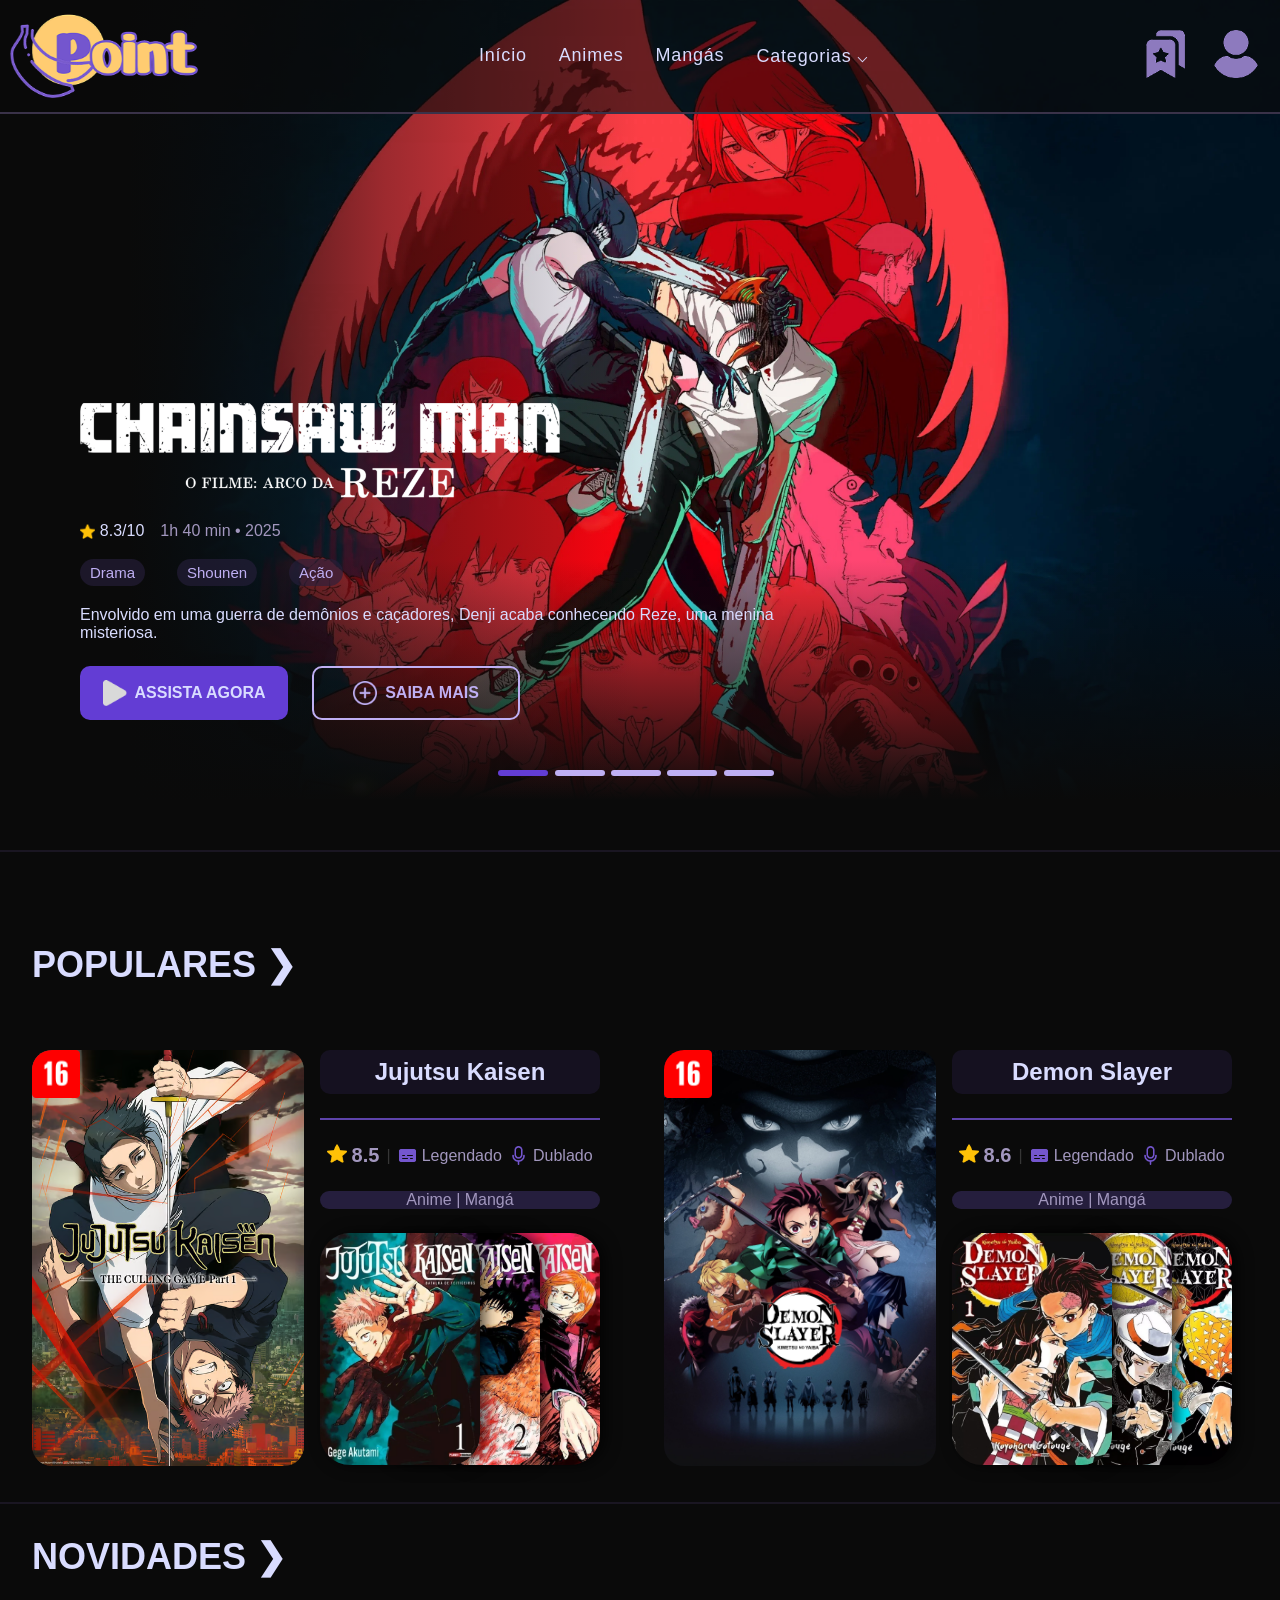
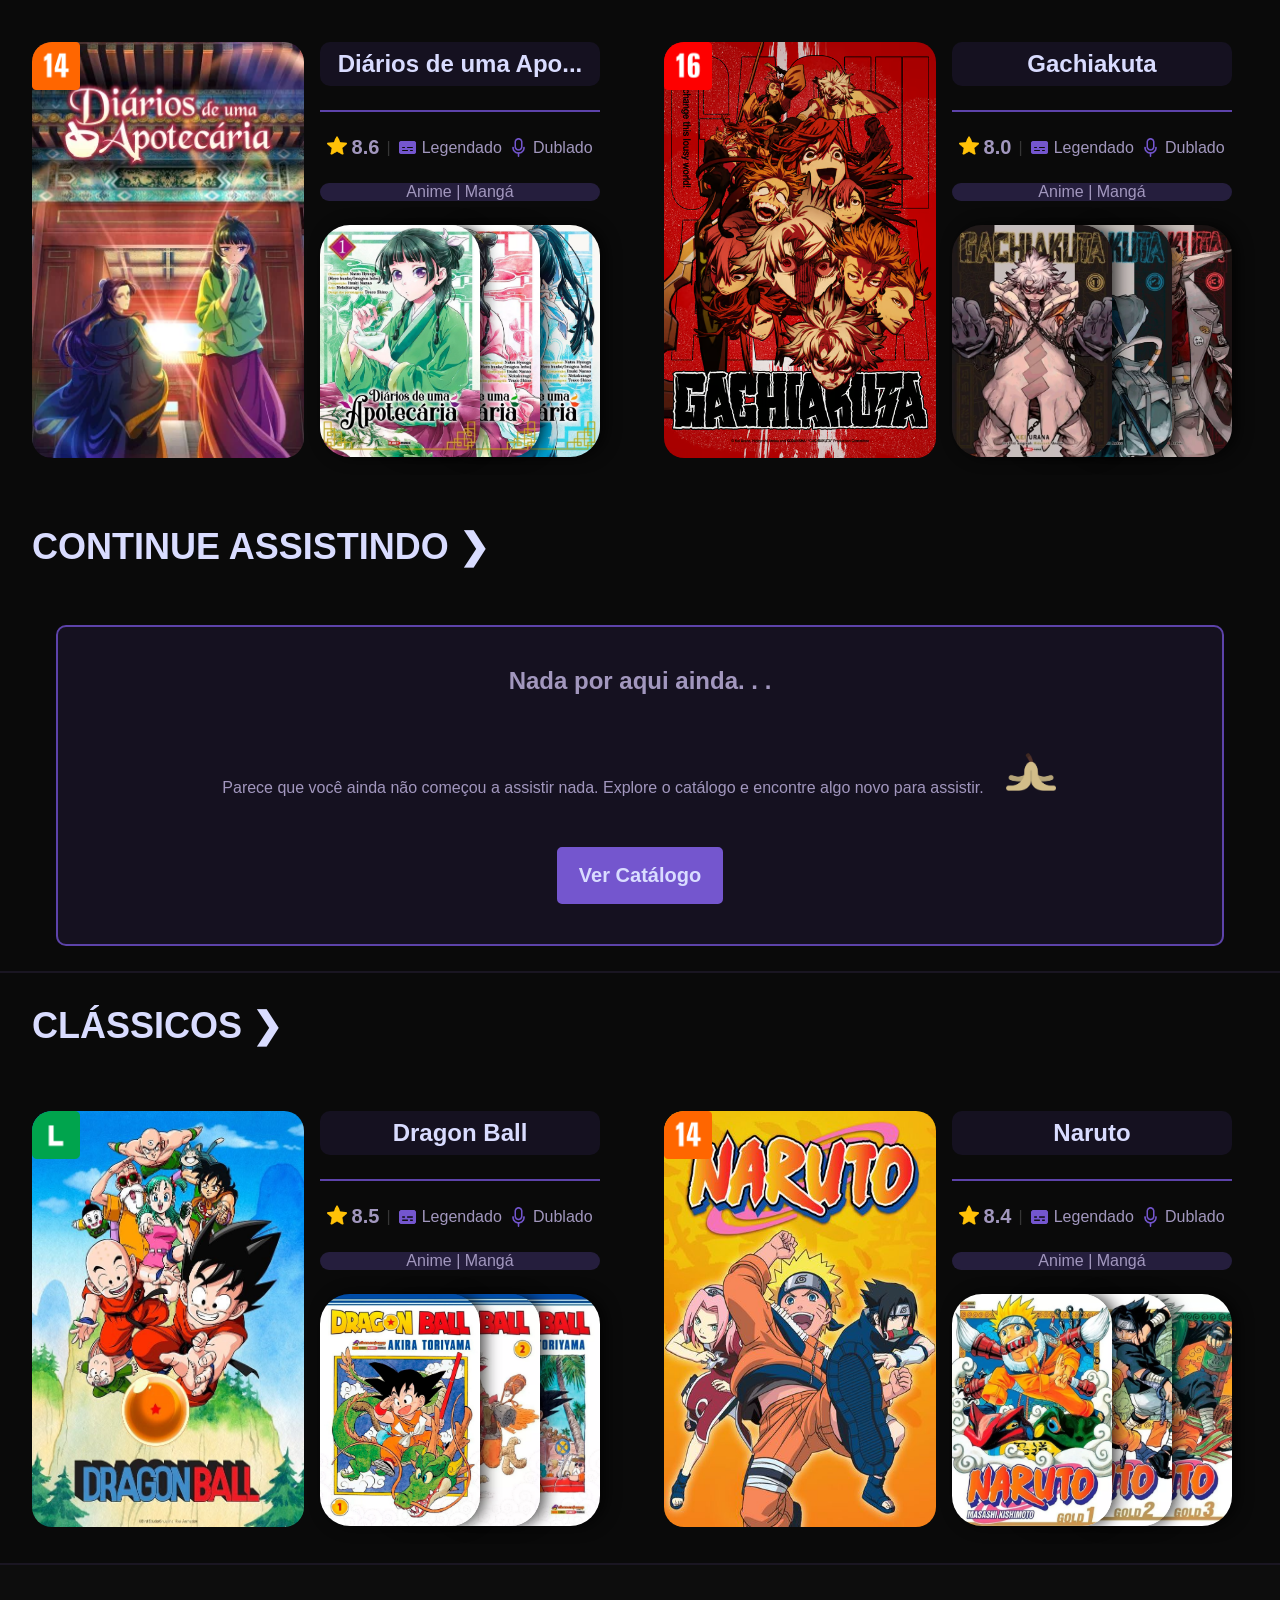
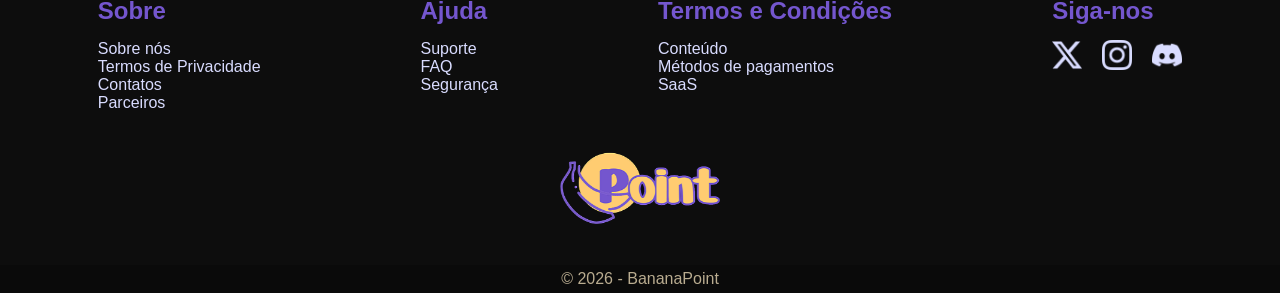
==== public/index.html @ a35af272 "pagina mangá criada" ====
<!DOCTYPE html>
<html lang="pt-br">
<head>
    <meta charset="UTF-8">
    <meta name="viewport" content="width=device-width, initial-scale=1.0">
    <link rel="stylesheet" href="./assets/styles.css">
    <link rel="stylesheet" href="./assets/slides.css">
    <link rel="stylesheet" href="./assets/categorias.css">
    <link rel="stylesheet" href="./assets/cabecalho.css">
    <link rel="stylesheet" href="./assets/secoes.css">
    <link rel="stylesheet" href="./assets/rodape.css">
    <script src="./assets/script.js" defer></script>
    <title>Bnanana Point | Home </title>
    <link rel="shortcut icon" href="./img/BananaPoint.ico" type="image/x-icon">
</head>
<body>
    <!--==========================================-->
    <!--=========CABECALHO PRINCIPAL!=============-->

    <div class="cabecalho-container"> <!--navegacao__container-->
        <a href="./index.html"><img src="./img/BananaPoint.png" alt="Logo Banana Point" class="logo-img"></a>
        <ul class="navegacao"> <!--categorias__cabecalho-->
            <li class="lista-navegacao"><a href="./index.html">Início</a></li>
            <li class="lista-navegacao"><a href="#">Animes</a></li>
            <li class="lista-navegacao"><a href="#">Mangás</a></li>
            <li class="lista-navegacao"><a href="./categorias.html">Categorias ⌵</a></li>
        </ul>
        <div class="usuario-acoes">
            <a href="#"><img src="./img/icones/icone-favoritos.png" alt="Favoritos"></a>
            <a href="#"><img src="./img/icones/icone-perfil.png" alt="Perfil"></a>
        </div>
    </div>
    <!--==========================================-->

    <!-------------------!!-------------------------->

    <!--==========================================-->
    <!--SLIDESHOW (CARROSSEL) DA PÁGINA PRINCIPAL!-->
    
    <section class="slider">
        <div class="slider-conteudo"> 
            <input type="radio" name="botao-radio" id="radio1" checked>
            <input type="radio" name="botao-radio" id="radio2">
            <input type="radio" name="botao-radio" id="radio3">
            <input type="radio" name="botao-radio" id="radio4">
            <input type="radio" name="botao-radio" id="radio5">
        
            <!--==========================================-->
            <!-- SLIDE 1 -->
            <div class="slide-container primeiro" style="background-image: url('./img/banners/pagina-inicial/banner-chainsaw-man.png')"> 
            <!--_______________________________-->
                <div class="slide-info">
                    <img src="./img/logos/logo-chainsaw-man.png" alt="Chainsaw Man Logo" class="logo-banners">
                    <div class="avaliacao-banner">
                        <p class="avaliacao-texto"><img src="./img/icones/icone-estrela.png" width="15rem"> 8.3/10</p>
                        <p class="info-banner"> 1h 40 min • 2025</p>
                    </div>
                    <div class="categorias-banner">
                        <ul class="lista-categoria-banner">
                            <li class="btn-categoria-banner"><a href="#drama">Drama</a></li>
                            <li class="btn-categoria-banner"><a href="#shounen">Shounen</a></li>
                            <li class="btn-categoria-banner"><a href="#acao">Ação</a></li>
                        </ul>
                    </div>
                    <p class="descricao-banner">Envolvido em uma guerra de demônios e caçadores, Denji acaba conhecendo Reze, uma menina misteriosa.</p>
                    <div class="btn-acoes">
                        <a href="./pagina-animes/chainsaw-filme.html" class="btn-assista-agora"><img src="./img/icones/icone-play.png" alt="Assista Agora">ASSISTA AGORA</a>
                        <a href="./pagina-animes/chainsaw-filme.html" class="btn-saiba-mais"><img src="./img/icones/icone-info-roxo-claro.png" alt="Saber Mais">SAIBA MAIS</a>
                    </div>
                </div>
            </div>
            <!--==========================================-->
            <!-- SLIDE 2 -->
            <div class="slide-container" style="background-image: url('./img/banners/pagina-inicial/banner-demon-slayer.png')">
            <!--_______________________________-->
                <div class="slide-info">
                    <img src="./img/logos/logo-demon-slayer.png" alt="Demon Slayer Logo" class="demon-logo">
                    <div class="avaliacao-banner">
                        <p class="avaliacao-texto"><img src="./img/icones/icone-estrela.png" width="15rem"> 8.6/10</p>
                        <p class="info-banner"> 5 temporadas • 2019</p>
                    </div>
                    <div class="categorias-banner">
                        <ul class="lista-categoria-banner">
                            <li class="btn-categoria-banner"><a href="#shounen">Shounen</a></li>
                            <li class="btn-categoria-banner"><a href="#drama">Drama</a></li>
                            <li class="btn-categoria-banner"><a href="#fantasia">Fantasia</a></li>
                        </ul>
                    </div>
                    <p class="descricao-banner">Demônios massacraram sua família e amaldiçoaram sua irmã. Agora Tanjiro inicia sua jornada para encontrar a cura e se vingar.</p>
                    <div class="btn-acoes">
                        <a href="./pagina.html" class="btn-assista-agora"><img src="./img/icones/icone-play.png" alt="Assista Agora">ASSISTA AGORA</a>
                        <a href="#saibamais" class="btn-saiba-mais"><img src="./img/icones/icone-info-roxo-claro.png" alt="Saber Mais">SAIBA MAIS</a>
                    </div>
                </div>
            </div>
            <!--==========================================-->
            <!-- SLIDE 3 -->
            <div class="slide-container" style="background-image: url('./img/banners/pagina-inicial/banner-jujutsu-kaisen.png')">
            <!--_______________________________-->
                <div class="slide-info">
                    <img src="./img/logos/logo-jujutsu.png" alt="Jujutsu Kaisen Logo" class="logo-banners">
                    <div class="avaliacao-banner">
                        <p class="avaliacao-texto"><img src="./img/icones/icone-estrela.png" width="15rem"> 8.5/10</p>
                        <p class="info-banner"> 3 Temporadas • 2020</p>
                    </div>
                    <div class="categorias-banner">
                        <ul class="lista-categoria-banner">
                            <li class="btn-categoria-banner"><a href="#acao">Ação</a></li>
                            <li class="btn-categoria-banner"><a href="#shounen">Shounen</a></li>
                            <li class="btn-categoria-banner"><a href="#fantasia">Fantasia</a></li>
                            <li class="btn-categoria-banner"><a href="#sobrenatural">Sobrenatural</a></li>
                            <li class="btn-categoria-banner"><a href="#drama">Drama</a></li>
                        </ul>
                    </div>
                    <p class="descricao-banner">Yuji engole um dedo amaldiçoado para salvar um amigo e passa a dividir o corpo com Sukuna.</p>
                    <div class="btn-acoes">
                        <a href="./pagina.html" class="btn-assista-agora"><img src="./img/icones/icone-play.png" alt="Assista Agora">ASSISTA AGORA</a>
                        <a href="#saibamais" class="btn-saiba-mais"><img src="./img/icones/icone-info-roxo-claro.png" alt="Saber Mais">SAIBA MAIS</a>
                    </div>
                </div>
            </div>
            <!--==========================================-->
            <!-- SLIDE 4 -->
            <div class="slide-container" style="background-image: url('./img/banners/pagina-inicial/banner-mob-psycho-100.png')">
            <!--_______________________________-->
                <div class="slide-info">
                    <img src="./img/logos/logo-mob-psycho.png" alt="Mob Psycho 100 Logo" class="logo-banners">
                    <div class="avaliacao-banner">
                        <p class="avaliacao-texto"><img src="./img/icones/icone-estrela.png" width="15rem"> 8.5/10</p>
                        <p class="info-banner"> 3 Temporadas • 2016</p>
                    </div>
                    <div class="categorias-banner">
                        <ul class="lista-categoria-banner">
                            <li class="btn-categoria-banner"><a href="#acao">Ação</a></li>
                            <li class="btn-categoria-banner"><a href="#Comédia">Comédia</a></li>
                            <li class="btn-categoria-banner"><a href="#fantasia">Fantasia</a></li>
                            <li class="btn-categoria-banner"><a href="#sobrenatural">Sobrenatural</a></li>
                        </ul>
                    </div>
                    <p class="descricao-banner">Shigeo pode até parecer bem normalzinho, mas na verdade esconde poderes psíquicos incríveis que acabam aparecendo quando ele perder o controle das próprias emoções.</p>
                    <div class="btn-acoes">
                        <a href="./pagina.html" class="btn-assista-agora"><img src="./img/icones/icone-play.png" alt="Assista Agora">ASSISTA AGORA</a>
                        <a href="#saibamais" class="btn-saiba-mais"><img src="./img/icones/icone-info-roxo-claro.png" alt="Saber Mais">SAIBA MAIS</a>
                    </div>
                </div>
            </div>
            <!--==========================================-->
            <!-- SLIDE 5 -->
            <div class="slide-container" style="background-image: url('./img/banners/pagina-inicial/banner-cowboy-bebop.png')">
            <!--_______________________________-->
                <div class="slide-info">
                    <img src="./img/logos/logo-cowbow-bebop.png" alt="Cowboy Bebop Logo" class="cowboy-logo">
                    <div class="avaliacao-banner">
                        <p class="avaliacao-texto"><img src="./img/icones/icone-estrela.png" width="15rem"> 8.9/10</p>
                        <p class="info-banner"> 26 episódios • 1998</p>
                    </div>
                    <div class="categorias-banner">
                        <ul class="lista-categoria-banner">
                            <li class="btn-categoria-banner"><a href="#acao">Ação</a></li>
                            <li class="btn-categoria-banner"><a href="#drama">Drama</a></li>
                            <li class="btn-categoria-banner"><a href="#ficcao-cientifica">Ficção Científica</a></li>
                        </ul>
                    </div>
                    <p class="descricao-banner">Uma equipe incomum de caçadores de recompensas tenta ganhar a vida viajando pelo espaço.</p>
                    <div class="btn-acoes">
                        <a href="./pagina.html" class="btn-assista-agora"><img src="./img/icones/icone-play.png" alt="Assista Agora">ASSISTA AGORA</a>
                        <a href="#saibamais" class="btn-saiba-mais"><img src="./img/icones/icone-info-roxo-claro.png" alt="Saber Mais">SAIBA MAIS</a>
                    </div>
                </div>
            </div>

            <div class="nav-auto">
                <div class="auto-btn1"></div>
                <div class="auto-btn2"></div>
                <div class="auto-btn3"></div>
                <div class="auto-btn4"></div>
                <div class="auto-btn5"></div>
            </div>

            <div class="nav-manual">
                <label for="radio1" class="manual-btn"></label>
                <label for="radio2" class="manual-btn"></label>
                <label for="radio3" class="manual-btn"></label>
                <label for="radio4" class="manual-btn"></label>
                <label for="radio5" class="manual-btn"></label>
            </div>
        </div>
    </section>
    <!--==========================================-->
    <!--============SEÇÃO POPULARES===============-->

    <main class="conteudo-principal">
        <div class="secao-populares">
            <hr color="#1a1622" class="divider-secao">
            <h1 class="titulo-categoria">POPULARES ❯</h1>
            
            <div class="obras-categorias">
                <!--==========================================-->
                <!--================OBRA 1====================-->
                <div class="container-obras">
                    <div class="capa-anime">
                        <img src="./img/classificacao/classificacao-16.png" alt="Classificação de 16 anos" class="classificacao-img">
                        <a href="#"><img src="./img/capas/capas-animes/jujutsu-kaisen.png" alt="Jujutsu Kaisen"></a>
                    </div>
                    <div class="info-obra">
                        <a href="#" class="titulo-anime">
                            <h2>Jujutsu Kaisen</h2>
                        </a>
                        <hr color="#5D43AA">
                        <div class="metadados-obra">
                            <h2><img src="./img/icones/icone-estrela.png" alt="Avaliação">8.5 </h2>
                            <p class="divider-metadados">|</p>
                            <p><img src="./img/icones/icone-legendado.png" alt="Legendado">Legendado</p>
                            <p><img src="./img/icones/icone-dublado.png" alt="">Dublado</p>
                        </div>
                        <div class="tipos-midia">
                            <p>Anime | Mangá</p>
                        </div>
                        <div class="capas-manga">
                            <a href="#"><img src="./img/capas/capas-manga/jujutsu-kaisen-vol-1.png" alt="Jujutsu Kaisen Volume 1" class="volume-1"></a>
                            <a href="#"><img src="./img/capas/capas-manga/jujutsu-kaisen-vol-2.png" alt="Jujutsu Kaisen Volume 2" class="volume-2"></a>
                            <a href="#"><img src="./img/capas/capas-manga/jujutsu-kaisen-vol-3.png" alt="Jujutsu Kaisen Volume 3" class="volume-3"></a>
                        </div>
                    </div>
                </div>
                <!--==========================================-->
                <!--================OBRA 2====================-->
                <div class="container-obras">
                    <div class="capa-anime">
                        <img src="./img/classificacao/classificacao-16.png" alt="Classificação de 16 anos" class="classificacao-img">
                        <a href="#"><img src="./img/capas/capas-animes/demon-slayer.png" alt="Demon Slayer"></a>
                    </div>
                    <div class="info-obra">
                        <a href="#" class="titulo-anime">
                            <h2>Demon Slayer</h2>
                        </a>
                        <hr color="#5D43AA">
                        <div class="metadados-obra">
                            <h2><img src="./img/icones/icone-estrela.png" alt="Avaliação">8.6 </h2>
                            <p class="divider-metadados">|</p>
                            <p><img src="./img/icones/icone-legendado.png" alt="Legendado">Legendado</p>
                            <p><img src="./img/icones/icone-dublado.png" alt="">Dublado</p>
                        </div>
                        <div class="tipos-midia">
                            <p>Anime | Mangá</p>
                        </div>
                        <div class="capas-manga">
                            <a href="#"><img src="./img/capas/capas-manga/demon-slayer-vol1.png" alt="Demon Slayer Volume 1" class="volume-1"></a>
                            <a href="#"><img src="./img/capas/capas-manga/demon-slayer-vol2.png" alt="Demon Slayer Volume 2" class="volume-2"></a>
                            <a href="#"><img src="./img/capas/capas-manga/demon-slayer-vol3.png" alt="Demon Slayer Volume 3" class="volume-3"></a>
                        </div>
                    </div>
                </div>
                <!--==========================================-->
                <!--================OBRA 3====================-->
                <div class="container-obras">
                    <div class="capa-anime">
                        <img src="./img/classificacao/classificacao-14.png" alt="Classificação de 14 anos" class="classificacao-img">
                        <a href="#"><img src="./img/capas/capas-animes/attack-on-titan.png" alt="Attack On Titan"></a>
                    </div>
                    <div class="info-obra">
                        <a href="#" class="titulo-anime">
                            <h2>Attack On Titan</h2>
                        </a>
                        <hr color="#5D43AA">
                        <div class="metadados-obra">
                            <h2><img src="./img/icones/icone-estrela.png" alt="Avaliação">9.1 </h2>
                            <p class="divider-metadados">|</p>
                            <p><img src="./img/icones/icone-legendado.png" alt="Legendado">Legendado</p>
                            <p><img src="./img/icones/icone-dublado.png" alt="">Dublado</p>
                        </div>
                        <div class="tipos-midia">
                            <p>Anime | Mangá</p>
                        </div>
                        <div class="capas-manga">
                            <a href="#"><img src="./img/capas/capas-manga/ataque-dos-titas-vol1.png" alt="Ataque dos Titãs  Volume 1" class="volume-1"></a>
                            <a href="#"><img src="./img/capas/capas-manga/ataque-dos-titas-vol2.png" alt="Ataque dos Titãs Volume 2" class="volume-2"></a>
                            <a href="#"><img src="./img/capas/capas-manga/ataque-dos-titas-vol3.png" alt="Ataque dos Titãs Volume 3" class="volume-3"></a>
                        </div>
                    </div>
                </div>
                <!--==========================================-->
                <!--================OBRA 4====================-->
                <div class="container-obras">
                    <div class="capa-anime">
                        <img src="./img/classificacao/classificacao-14.png" alt="Classificação de 14 anos" class="classificacao-img">
                        <a href="#"><img src="./img/capas/capas-animes/hunter-x-hunter.png" alt="Hunter x Hunter"></a>
                    </div>
                    <div class="info-obra">
                        <a href="#" class="titulo-anime">
                            <h2>Hunter x Hunter</h2>
                        </a>
                        <hr color="#5D43AA">
                        <div class="metadados-obra">
                            <h2><img src="./img/icones/icone-estrela.png" alt="Avaliação">9.0 </h2>
                            <p class="divider-metadados">|</p>
                            <p><img src="./img/icones/icone-legendado.png" alt="Legendado">Legendado</p>
                            <p><img src="./img/icones/icone-dublado.png" alt="">Dublado</p>
                        </div>
                        <div class="tipos-midia">
                            <p>Anime | Mangá</p>
                        </div>
                        <div class="capas-manga">
                            <a href="#"><img src="./img/capas/capas-manga/hunter-x-hunter-vol1.png" alt="Hunter x Hunter Volume 1" class="volume-1"></a>
                            <a href="#"><img src="./img/capas/capas-manga/hunter-x-hunter-vol2.png" alt="Hunter x Hunter Volume 2" class="volume-2"></a>
                            <a href="#"><img src="./img/capas/capas-manga/hunter-x-hunter-vol3.png" alt="Hunter x Hunter Volume 3" class="volume-3"></a>
                        </div>
                    </div>
                </div>
                <!--==========================================-->
                <!--================OBRA 5====================-->
                <div class="container-obras">
                    <div class="capa-anime">
                        <img src="./img/classificacao/classificacao-16.png" alt="Classificação de 16 anos" class="classificacao-img">
                        <a href="#"><img src="./img/capas/capas-animes/jujutsu-kaisen.png" alt="Jujutsu Kaisen"></a>
                    </div>
                    <div class="info-obra">
                        <a href="#" class="titulo-anime">
                            <h2>Jujutsu Kaisen</h2>
                        </a>
                        <hr color="#5D43AA">
                        <div class="metadados-obra">
                            <h2><img src="./img/icones/icone-estrela.png" alt="Avaliação">8.5 </h2>
                            <p class="divider-metadados">|</p>
                            <p><img src="./img/icones/icone-legendado.png" alt="Legendado">Legendado</p>
                            <p><img src="./img/icones/icone-dublado.png" alt="">Dublado</p>
                        </div>
                        <div class="tipos-midia">
                            <p>Anime | Mangá</p>
                        </div>
                        <div class="capas-manga">
                            <a href="#"><img src="./img/capas/capas-manga/jujutsu-kaisen-vol-1.png" alt="Jujutsu Kaisen Volume 1" class="volume-1"></a>
                            <a href="#"><img src="./img/capas/capas-manga/jujutsu-kaisen-vol-2.png" alt="Jujutsu Kaisen Volume 2" class="volume-2"></a>
                            <a href="#"><img src="./img/capas/capas-manga/jujutsu-kaisen-vol-3.png" alt="Jujutsu Kaisen Volume 3" class="volume-3"></a>
                        </div>
                    </div>
                </div>
            <!--==========================================-->
                

            </div>
        </div>
        <!--==========================================-->
        <!--============SEÇÃO NOVIDADES===============-->

        <div class="secao-novidades">
            <hr color="#1a1622" class="divider-secao-novidades">
            <h1 class="titulo-categoria">NOVIDADES ❯</h1>
            
            <div class="obras-categorias">
                <!--==========================================-->
                <!--================OBRA 1====================-->
                <div class="container-obras">
                    <div class="capa-anime">
                        <img src="./img/classificacao/classificacao-14.png" alt="Classificação de 14 anos" class="classificacao-img">
                        <a href="#"><img src="./img/capas/capas-animes/diarios-de-uma-apotecaria.png" alt="Diários de uma Apotecária"></a>
                    </div>
                    <div class="info-obra">
                        <a href="#" class="titulo-anime">
                            <h2>Diários de uma Apo...</h2>
                        </a>
                        <hr color="#5D43AA">
                        <div class="metadados-obra">
                            <h2><img src="./img/icones/icone-estrela.png" alt="Avaliação">8.6 </h2>
                            <p class="divider-metadados">|</p>
                            <p><img src="./img/icones/icone-legendado.png" alt="Legendado">Legendado</p>
                            <p><img src="./img/icones/icone-dublado.png" alt="">Dublado</p>
                        </div>
                        <div class="tipos-midia">
                            <p>Anime | Mangá</p>
                        </div>
                        <div class="capas-manga">
                            <a href="#"><img src="./img/capas/capas-manga/diarios-de-uma-apotecaria-vol1.png" alt="Diários de uma Apotecária Volume 1" class="volume-1"></a>
                            <a href="#"><img src="./img/capas/capas-manga/diarios-de-uma-apotecaria-vol2.png" alt="Diários de uma Apotecária Volume 2" class="volume-2"></a>
                            <a href="#"><img src="./img/capas/capas-manga/diarios-de-uma-apotecaria-vol3.png" alt="Diários de uma Apotecária Volume 3" class="volume-3"></a>
                        </div>
                    </div>
                </div>
                <!--==========================================-->
                <!--================OBRA 2====================-->
                <div class="container-obras">
                    <div class="capa-anime">
                        <img src="./img/classificacao/classificacao-16.png" alt="Classificação de 16 anos" class="classificacao-img">
                        <a href="#"><img src="./img/capas/capas-animes/gachiakuta.png" alt="Gachiakuta"></a>
                    </div>
                    <div class="info-obra">
                        <a href="#" class="titulo-anime">
                            <h2>Gachiakuta</h2>
                        </a>
                        <hr color="#5D43AA">
                        <div class="metadados-obra">
                            <h2><img src="./img/icones/icone-estrela.png" alt="Avaliação">8.0 </h2>
                            <p class="divider-metadados">|</p>
                            <p><img src="./img/icones/icone-legendado.png" alt="Legendado">Legendado</p>
                            <p><img src="./img/icones/icone-dublado.png" alt="">Dublado</p>
                        </div>
                        <div class="tipos-midia">
                            <p>Anime | Mangá</p>
                        </div>
                        <div class="capas-manga">
                            <a href="#"><img src="./img/capas/capas-manga/gachiakuta-vol1.png" alt="Gachiakuta Volume 1" class="volume-1"></a>
                            <a href="#"><img src="./img/capas/capas-manga/gachiakuta-vol2.png" alt="Gachiakuta Volume 2" class="volume-2"></a>
                            <a href="#"><img src="./img/capas/capas-manga/gachiakuta-vol3.png" alt="Gachiakuta Volume 3" class="volume-3"></a>
                        </div>
                    </div>
                </div>
                <!--==========================================-->
                <!--================OBRA 3====================-->
                <div class="container-obras">
                    <div class="capa-anime">
                        <img src="./img/classificacao/classificacao-18.png" alt="Classificação de 18 anos" class="classificacao-img">
                        <a href="#"><img src="./img/capas/capas-animes/dorohedoro.png" alt="Dorohedoro"></a>
                    </div>
                    <div class="info-obra">
                        <a href="#" class="titulo-anime">
                            <h2>Dorohedoro</h2>
                        </a>
                        <hr color="#5D43AA">
                        <div class="metadados-obra">
                            <h2><img src="./img/icones/icone-estrela.png" alt="Avaliação">8.0 </h2>
                            <p class="divider-metadados">|</p>
                            <p><img src="./img/icones/icone-legendado.png" alt="Legendado">Legendado</p>
                            <p><img src="./img/icones/icone-dublado.png" alt="">Dublado</p>
                        </div>
                        <div class="tipos-midia">
                            <p>Anime | Mangá</p>
                        </div>
                        <div class="capas-manga">
                            <a href="#"><img src="./img/capas/capas-manga/dorohedoro-vol1.png" alt="Ataque dos Titãs  Volume 1" class="volume-1"></a>
                            <a href="#"><img src="./img/capas/capas-manga/dorohedoro-vol2.png" alt="Ataque dos Titãs Volume 2" class="volume-2"></a>
                            <a href="#"><img src="./img/capas/capas-manga/dorohedoro-vol3.png" alt="Ataque dos Titãs Volume 3" class="volume-3"></a>
                        </div>
                    </div>
                </div>
                <!--==========================================-->
                <!--================OBRA 4====================-->
                <div class="container-obras">
                    <div class="capa-anime">
                        <img src="./img/classificacao/classificacao-14.png" alt="Classificação de 14 anos" class="classificacao-img">
                        <a href="#"><img src="./img/capas/capas-animes/frieren-e-a-jornada-para-o-alem.png" alt="Frieren"></a>
                    </div>
                    <div class="info-obra">
                        <a href="#" class="titulo-anime">
                            <h2>Frieren e a Jornada...</h2>
                        </a>
                        <hr color="#5D43AA">
                        <div class="metadados-obra">
                            <h2><img src="./img/icones/icone-estrela.png" alt="Avaliação">8.9 </h2>
                            <p class="divider-metadados">|</p>
                            <p><img src="./img/icones/icone-legendado.png" alt="Legendado">Legendado</p>
                            <p><img src="./img/icones/icone-dublado.png" alt="">Dublado</p>
                        </div>
                        <div class="tipos-midia">
                            <p>Anime | Mangá</p>
                        </div>
                        <div class="capas-manga">
                            <a href="#"><img src="./img/capas/capas-manga/frieren-e-a-jornada-para-o-alem-vol1.png" alt="Frieren e a Jornada Para o Além Volume 1" class="volume-1"></a>
                            <a href="#"><img src="./img/capas/capas-manga/frieren-e-a-jornada-para-o-alem-vol2.png" alt="Frieren e a Jornada Para o Além Volume 2" class="volume-2"></a>
                            <a href="#"><img src="./img/capas/capas-manga/frieren-e-a-jornada-para-o-alem-vol3.png" alt="Frieren e a Jornada Para o Além Volume 3" class="volume-3"></a>
                        </div>
                    </div>
                </div>
                <!--==========================================-->
                <!--================OBRA 5====================-->
                <div class="container-obras">
                    <div class="capa-anime">
                        <img src="./img/classificacao/classificacao-16.png" alt="Classificação de 16 anos" class="classificacao-img">
                        <a href="#"><img src="./img/capas/capas-animes/jujutsu-kaisen.png" alt="Jujutsu Kaisen"></a>
                    </div>
                    <div class="info-obra">
                        <a href="#" class="titulo-anime">
                            <h2>Jujutsu Kaisen</h2>
                        </a>
                        <hr color="#5D43AA">
                        <div class="metadados-obra">
                            <h2><img src="./img/icones/icone-estrela.png" alt="Avaliação">8.5 </h2>
                            <p class="divider-metadados">|</p>
                            <p><img src="./img/icones/icone-legendado.png" alt="Legendado">Legendado</p>
                            <p><img src="./img/icones/icone-dublado.png" alt="">Dublado</p>
                        </div>
                        <div class="tipos-midia">
                            <p>Anime | Mangá</p>
                        </div>
                        <div class="capas-manga">
                            <a href="#"><img src="./img/capas/capas-manga/jujutsu-kaisen-vol-1.png" alt="Jujutsu Kaisen Volume 1" class="volume-1"></a>
                            <a href="#"><img src="./img/capas/capas-manga/jujutsu-kaisen-vol-2.png" alt="Jujutsu Kaisen Volume 2" class="volume-2"></a>
                            <a href="#"><img src="./img/capas/capas-manga/jujutsu-kaisen-vol-3.png" alt="Jujutsu Kaisen Volume 3" class="volume-3"></a>
                        </div>
                    </div>
                </div>
            <!--==========================================-->
                

            </div>
        </div>
        <!--==========================================-->
        <!--========continue assistindo seção=========-->
        <div class="secao-continue-assistindo">
            <h1 class="titulo-categoria">CONTINUE ASSISTINDO ❯</h1>
            <div class="container-continue">
                <div class="info-continue-assistindo">
                    <div class="titulo-continue-assistindo">
                        <h2>Nada por aqui ainda. . .</h2>
                    </div>
                    <div class="descricao-continue-assistindo">
                        <p>Parece que você ainda não começou a assistir nada. Explore o catálogo e encontre algo novo para assistir.</p>
                        <div class="img-continue-assistindo">
                            <img src="./img/icones/banana.png" alt="Banana">
                            
                        </div>
                    </div>
                    <button class="btn-explore"> Ver Catálogo</button>
                </div>
                
            </div>
        </div>
        <!--==========================================-->
        <!--=============SEÇÃO CLÁSSICOS==============-->
        <div class="secao-classicos">
            <hr color="#1a1622">
            <h1 class="titulo-categoria">CLÁSSICOS ❯</h1>
            
            <div class="obras-categorias">
                <!--==========================================-->
                <!--================OBRA 1====================-->
                <div class="container-obras">
                    <div class="capa-anime">
                        <img src="./img/classificacao/classificacao-livre.png" alt="Classificação livre" class="classificacao-img">
                        <a href="#"><img src="./img/capas/capas-animes/dragon-ball.png" alt="Dragon Ball"></a>
                    </div>
                    <div class="info-obra">
                        <a href="#" class="titulo-anime">
                            <h2>Dragon Ball</h2>
                        </a>
                        <hr color="#5D43AA">
                        <div class="metadados-obra">
                            <h2><img src="./img/icones/icone-estrela.png" alt="Avaliação">8.5 </h2>
                            <p class="divider-metadados">|</p>
                            <p><img src="./img/icones/icone-legendado.png" alt="Legendado">Legendado</p>
                            <p><img src="./img/icones/icone-dublado.png" alt="">Dublado</p>
                        </div>
                        <div class="tipos-midia">
                            <p>Anime | Mangá</p>
                        </div>
                        <div class="capas-manga">
                            <a href="#"><img src="./img/capas/capas-manga/dragon-ball-vol1.png" alt="Dragon Ball Volume 1" class="volume-1"></a>
                            <a href="#"><img src="./img/capas/capas-manga/dragon-ball-vol2.png" alt="Dragon Ball Volume 2" class="volume-2"></a>
                            <a href="#"><img src="./img/capas/capas-manga/dragon-ball-vol3.png" alt="Dragon Ball Volume 3" class="volume-3"></a>
                        </div>
                    </div>
                </div>
                <!--==========================================-->
                <!--================OBRA 2====================-->
                <div class="container-obras">
                    <div class="capa-anime">
                        <img src="./img/classificacao/classificacao-14.png" alt="Classificação de 14 anos" class="classificacao-img">
                        <a href="#"><img src="./img/capas/capas-animes/naruto.png" alt="Naruto"></a>
                    </div>
                    <div class="info-obra">
                        <a href="#" class="titulo-anime">
                            <h2>Naruto</h2>
                        </a>
                        <hr color="#5D43AA">
                        <div class="metadados-obra">
                            <h2><img src="./img/icones/icone-estrela.png" alt="Avaliação">8.4 </h2>
                            <p class="divider-metadados">|</p>
                            <p><img src="./img/icones/icone-legendado.png" alt="Legendado">Legendado</p>
                            <p><img src="./img/icones/icone-dublado.png" alt="">Dublado</p>
                        </div>
                        <div class="tipos-midia">
                            <p>Anime | Mangá</p>
                        </div>
                        <div class="capas-manga">
                            <a href="#"><img src="./img/capas/capas-manga/naruto-vol1.png" alt="Naruto Volume 1" class="volume-1"></a>
                            <a href="#"><img src="./img/capas/capas-manga/naruto-vol2.png" alt="Naruto Volume 2" class="volume-2"></a>
                            <a href="#"><img src="./img/capas/capas-manga/naruto-vol3.png" alt="Naruto Volume 3" class="volume-3"></a>
                        </div>
                    </div>
                </div>
                <!--==========================================-->
                <!--================OBRA 3====================-->
                <div class="container-obras">
                    <div class="capa-anime">
                        <img src="./img/classificacao/classificacao-14.png" alt="Classificação de 14 anos" class="classificacao-img">
                        <a href="#"><img src="./img/capas/capas-animes/one-piece.png" alt="One Piece"></a>
                    </div>
                    <div class="info-obra">
                        <a href="#" class="titulo-anime">
                            <h2>One Piece</h2>
                        </a>
                        <hr color="#5D43AA">
                        <div class="metadados-obra">
                            <h2><img src="./img/icones/icone-estrela.png" alt="Avaliação">9.0 </h2>
                            <p class="divider-metadados">|</p>
                            <p><img src="./img/icones/icone-legendado.png" alt="Legendado">Legendado</p>
                            <p><img src="./img/icones/icone-dublado.png" alt="">Dublado</p>
                        </div>
                        <div class="tipos-midia">
                            <p>Anime | Mangá</p>
                        </div>
                        <div class="capas-manga">
                            <a href="#"><img src="./img/capas/capas-manga/one-piece-vol1.png" alt="One Piece Volume 1" class="volume-1"></a>
                            <a href="#"><img src="./img/capas/capas-manga/one-piece-vol2.png" alt="One Piece Volume 2" class="volume-2"></a>
                            <a href="#"><img src="./img/capas/capas-manga/one-piece-vol3.png" alt="One Piece Volume 3" class="volume-3"></a>
                        </div>
                    </div>
                </div>
                <!--==========================================-->
                <!--================OBRA 4====================-->
                <div class="container-obras">
                    <div class="capa-anime">
                        <img src="./img/classificacao/classificacao-14.png" alt="Classificação de 14 anos" class="classificacao-img">
                        <a href="#"><img src="./img/capas/capas-animes/yu-yu-hakusho.png" alt="Frieren"></a>
                    </div>
                    <div class="info-obra">
                        <a href="#" class="titulo-anime">
                            <h2>Yu Yu Hakusho</h2>
                        </a>
                        <hr color="#5D43AA">
                        <div class="metadados-obra">
                            <h2><img src="./img/icones/icone-estrela.png" alt="Avaliação">8.5 </h2>
                            <p class="divider-metadados">|</p>
                            <p><img src="./img/icones/icone-legendado.png" alt="Legendado">Legendado</p>
                            <p><img src="./img/icones/icone-dublado.png" alt="">Dublado</p>
                        </div>
                        <div class="tipos-midia">
                            <p>Anime | Mangá</p>
                        </div>
                        <div class="capas-manga">
                            <a href="#"><img src="./img/capas/capas-manga/yu-yu-hakusho-vol1.png" alt="Yu Yu Hakusho Volume 1" class="volume-1"></a>
                            <a href="#"><img src="./img/capas/capas-manga/yu-yu-hakusho-vol2.png" alt="Yu Yu Hakusho Volume 2" class="volume-2"></a>
                            <a href="#"><img src="./img/capas/capas-manga/yu-yu-hakusho-vol3.png" alt="Yu Yu Hakusho Volume 3" class="volume-3"></a>
                        </div>
                    </div>
                </div>
                <!--==========================================-->
                <!--================OBRA 5====================-->
                <div class="container-obras">
                    <div class="capa-anime">
                        <img src="./img/classificacao/classificacao-16.png" alt="Classificação de 16 anos" class="classificacao-img">
                        <a href="#"><img src="./img/capas/capas-animes/jujutsu-kaisen.png" alt="Jujutsu Kaisen"></a>
                    </div>
                    <div class="info-obra">
                        <a href="#" class="titulo-anime">
                            <h2>Jujutsu Kaisen</h2>
                        </a>
                        <hr color="#5D43AA">
                        <div class="metadados-obra">
                            <h2><img src="./img/icones/icone-estrela.png" alt="Avaliação">8.5 </h2>
                            <p class="divider-metadados">|</p>
                            <p><img src="./img/icones/icone-legendado.png" alt="Legendado">Legendado</p>
                            <p><img src="./img/icones/icone-dublado.png" alt="">Dublado</p>
                        </div>
                        <div class="tipos-midia">
                            <p>Anime | Mangá</p>
                        </div>
                        <div class="capas-manga">
                            <a href="#"><img src="./img/capas/capas-manga/jujutsu-kaisen-vol-1.png" alt="Jujutsu Kaisen Volume 1" class="volume-1"></a>
                            <a href="#"><img src="./img/capas/capas-manga/jujutsu-kaisen-vol-2.png" alt="Jujutsu Kaisen Volume 2" class="volume-2"></a>
                            <a href="#"><img src="./img/capas/capas-manga/jujutsu-kaisen-vol-3.png" alt="Jujutsu Kaisen Volume 3" class="volume-3"></a>
                        </div>
                    </div>
                </div>
            <!--==========================================-->
                

            </div>
        </div>
        



    </main>



















    <!--==========================================-->
    <!--==========================================-->
    <footer class="rodape-container">
        <div class="rodape-conteudo">
            <div class="rodape-sobre">
                <h2>Sobre</h2>
                <a href="#"><p>Sobre nós</p></a>
                <a href="#"><p>Termos de Privacidade</p></a>
                <a href="#"><p>Contatos</p></a>
                <a href="#"><p>Parceiros</p></a>
            </div>
            <div class="rodape-ajuda">
                <h2>Ajuda</h2>
                <a href="#"><p>Suporte</p></a>
                <a href="#"><p>FAQ</p></a>
                <a href="#"><p>Segurança</p></a>
            </div>
            <div class="rodape-termos-e-condicoes">
                <h2>Termos e Condições</h2>
                <a href="#"><p>Conteúdo</p></a>
                <a href="#"><p>Métodos de pagamentos</p></a>
                <a href="#"><p>SaaS</p></a>
            </div>
            <div class="rodape-siga-nos">
                <h2>Siga-nos</h2>
                <div class="rodape-img-plataformas">
                    <a href="#"><img src="./img/icones/icone-twitter-alt.png" alt="Twitter Alt"></a>
                    <a href="#"><img src="./img/icones/icone-instagram.png" alt="Instagram"></a>
                    <a href="#"><img src="./img/icones/icone-discord.png" alt="Discord"></a>
                </div>
            </div>
        </div>
        <div class="rodape-logo-bananapoint" id="banana">
            <img src="./img/BananaPoint.png" alt="Banana Point Logo">
        </div>
        <p class="rodape-direitos-reservados"> &copy; 2026 - BananaPoint</p>
    </footer>


    
</body>
</html>
---- public/assets/styles.css ----
*{
    margin: 0;
    padding: 0;
    box-sizing: border-box;
    font-family: 'poppins', sans-serif;
}
/*============================================*/
/*==========DEFININDO AS 'RAIZES'=============*/
:root{
    --cor-ref-neutro0: #000000;
    --cor-ref-neutro5: #0a0a0a;
    --cor-ref-neutro10: #1C1C1C;
    --cor-ref-neutro20: #363636;
    --cor-ref-neutro30: #464646;
    --cor-ref-neutro40: #5C5C5C;
    --cor-ref-neutro50: #7B7B7B;
    --cor-ref-neutro60: #8C8C8C;
    --cor-ref-neutro70: #B3B3B3;
    --cor-ref-neutro80: #D5D5D5;
    --cor-ref-neutro90: #EDEDED;
    --cor-ref-neutro95: #F9F9F9;
    --cor-ref-neutro100: #FFFFFF;

    --cor-ref-primaria0: #0C0C0C;
    --cor-ref-primaria5: #151120;
    --cor-ref-primaria10: #27203C;
    --cor-ref-primaria20: #3D3262;
    --cor-ref-primaria30: #5D43AA;
    --cor-ref-primaria40: #633DD4;
    --cor-ref-primaria50: #7456CE;
    --cor-ref-primaria60: #997CF0;
    --cor-ref-primaria70: #BFAFF3;
    --cor-ref-primaria80: #EBE5FF;
    --texto-branco: #D9DCFF;
    --texto-preto: #0e0e0e;
    --btn-banner: #27203c9d;
    --cor-fundo: #0a0a0a;
    --fundo-card: #251e3d;
    --cor-cabecalho: #0a0a0a9c;
    --cor-texto-info: #a297be;
    --cor-rodape: #0D0D0D;
    


    --fonte-primaria: "Poppins", sans-serif;

}
/*============================================*/
/*=============CORPO GERAL===================*/

body{
    background-color: var(--cor-fundo);
}
---- public/assets/slides.css ----
/*============================================*/
/*==========slideshow(carrossel)==============*/
.slider{
    position: relative; /*permite posicionar os elementos dentro dele*/
    width: 100%; /*Ocupa toda a largura*/
    height: 800px;
    overflow: hidden;

}

.slider-conteudo{
    width: 500%; /*equivalente aos 5 slides*/
    height: 800px;
    display: flex; /*faz com que os slides fiquem em linha*/
}
.slider-conteudo input{
    display: none;
}


.slide-container{
    display: flex;
    width: 20%; /*equivalente a 1 slide*/;
    position: relative;
    background-size: cover;
    background-position: center 30%;
    transition: 1s;
    flex-direction: column;
    justify-content: center;
    justify-content: flex-end;
    padding: 0 0 5rem 5rem;
    overflow: hidden;
    background-repeat: no-repeat;
    min-width: 20%;
}



.slide-container::before{
    content: '';
    position: absolute;
    top: 0;
    left: 0;
    width: 100%;
    height: 100%;
    background: 
    linear-gradient(to right, #0a0a0a 10%, #0a0a0a66 30%, #0e0e0e00 50%), 
    linear-gradient(to top, #0a0a0a 0%, #0e0e0e00 30%);
    z-index: 1;
}

/*============================================*/
/*==================botões===================*/


.nav-manual, .nav-auto{
    display: flex;
    position: absolute;
    width: 100%;
    bottom: 3%;
    justify-content: center;
}
.manual-btn{
    background-color: var(--cor-ref-primaria70);
    z-index: 2;

}

.manual-btn, .nav-auto div{
    border-radius: 1rem;
    cursor: pointer;
    transition: 0.2s;
    width: 50px;
    height: 6px;
    border: none;
    margin-right: 0.5rem;
    
}
.nav-manual, .manual-btn:not(:last-child), .nav-auto div:not(:last-child){
    margin-right: 0.5%;
    
}

.manual-btn:hover{
    background-color: var(--cor-ref-primaria40);
}
/*============================================*/
/*======Mantem os slides funcionando==========*/


#radio1:checked ~ .nav-auto .auto-btn1, #radio1:checked ~ .nav-manual [for="radio1"] {
    background-color: var(--cor-ref-primaria40);
}
#radio2:checked ~ .nav-auto .auto-btn2, #radio2:checked ~ .nav-manual [for="radio2"] {
    background-color: var(--cor-ref-primaria40);
}
#radio3:checked ~ .nav-auto .auto-btn3, #radio3:checked ~ .nav-manual [for="radio3"] {
    background-color: var(--cor-ref-primaria40);
}
#radio4:checked ~ .nav-auto .auto-btn4, #radio4:checked ~ .nav-manual [for="radio4"] {
    background-color: var(--cor-ref-primaria40);
}
#radio5:checked ~ .nav-auto .auto-btn5, #radio5:checked ~ .nav-manual [for="radio5"] {
    background-color: var(--cor-ref-primaria40);
}


#radio1:checked ~ .primeiro{
    margin-left: 0%;
}


#radio2:checked ~ .primeiro{
    margin-left: -20%;
}


#radio3:checked ~ .primeiro{
    margin-left: -40%;
}


#radio4:checked ~ .primeiro{
    margin-left: -60%;
}


#radio5:checked ~ .primeiro{
    margin-left: -80%;
}

/*============================================*/
/*======conteudos dentro dos slides==========*/

.slide-info{
    display: flex;
    position: relative;
    z-index: 2;
    flex-direction: column;
    gap: 1.5rem;
    max-width: 45rem;
    align-items: flex-start;
    
}

.logo-banners{
    width: 30rem;
    height: auto;
}

.demon-logo{
    width: 20rem;
}

.cowboy-logo{
    width: 25rem;
}
.avaliacao-banner{
    display: flex;
    gap: 1rem;
    align-items: center;
    

}
.avaliacao-texto{
    display: flex;
    align-items: center;
    gap: 0.3rem;
}

.avaliacao-texto{
    display: flex;
    
    align-items: center;
    color: var(--texto-branco);
    
}

.info-banner{
    color: var(--cor-texto-info);
}

.lista-categoria-banner{
    display: flex;
    list-style: none;
    gap: 2rem;
}

.btn-categoria-banner{
    transition: 0.5s;
}

.btn-categoria-banner a{
    text-decoration: none;
    font-size: 15px;
    color: var(--cor-ref-primaria70);
    background-color: var(--btn-banner);
    padding: 5px 10px 5px 10px;
    border-radius: 15px;
    transition: 0.5s;

}

.btn-categoria-banner:hover{
transform: scale(110%);

}


.descricao-banner{
    color: var(--texto-branco);
    font-size: 1rem;
    width: 100%;
}
.btn-acoes{
    display: flex;
    gap: 1.5rem;
}
.btn-acoes img{
    width: 1.5rem;
}

.btn-assista-agora, .btn-saiba-mais{
    display: flex;
    align-items: center;
    justify-content: center;
    padding: 0.8rem;
    border-radius: 10px;
    gap: 0.5rem;
    width: 13rem;
    transition: 0.3s;
    text-decoration: none;
    font-weight: bold;
    
}

.btn-assista-agora{
    background-color: var(--cor-ref-primaria40);
    color: var(--texto-branco);
}

.btn-saiba-mais{
    border: var(--cor-ref-primaria70) 2px solid;
    color: var(--cor-ref-primaria70);
}



.btn-assista-agora:hover{
    background-color: var(--cor-ref-primaria60);
    transform: scale(110%);
}

.btn-saiba-mais:hover{
    border: var(--cor-ref-primaria70) 2px solid;
    transform: scale(110%);
}
---- public/assets/categorias.css ----
.espacamento-header{
    background-color: var(--cor-fundo);
    height: 110px;
    width: 100%;
}
---- public/assets/cabecalho.css ----
/*============================================*/
/*===============cabecalho====================*/

.cabecalho-container{
    display: flex;
    position: fixed;
    
    justify-content: space-between;
    align-items: center;
    background-color: var(--cor-cabecalho);
    z-index: 100;
    width: 100%;
    
    border-bottom: #3a3249 2px solid;
}
.logo-img{
    width: 13rem;
    padding: 10px ;
}

.usuario-acoes{
    display: flex;
    padding-right: 20px;
    gap: 1.5rem;
}
.usuario-acoes img{
    width: 3rem;
    
}

.navegacao{
    display: flex;
    gap: 2rem;
    list-style: none;
}

.navegacao a{
    text-decoration: none;
    color: var(--texto-branco);
    letter-spacing: 0.05rem;
    transition: 0.3s;
    font-size:18px;
}

.navegacao a:hover{
    color: var(--cor-ref-primaria60);
}
---- public/assets/secoes.css ----
.container-obras{
    display: flex;
    padding: 2rem;
    gap: 1rem;
    
}
.obras-categorias{
    display: flex;
    
}

/*============================================*/
/*================INFORMACOES=================*/

.titulo-categoria{
    font-size: 36px;
    
    color: var(--texto-branco);
    padding: 2rem;
    
}

.divider-secao{
    margin-top: 50px;
    margin-bottom: 60px;

}
.classificacao-img{
    border: var(--cor-ref-primaria50) 2px c;
    
    position: absolute;
    width: 3rem;
    height: auto;
    border-radius: 20px 0px 0px 0px;
    top: 0;
    left: 0;
    z-index: 10;
    
}

.capa-anime{
    position: relative;
}

.capa-anime img:not(.classificacao-img){
    width: 17rem;
    height: 26rem;
    border-radius: 20px;
}


.info-obra{
    display: flex;
    flex-direction: column;
    gap: 1.5rem;
}

.titulo-anime{
    display: flex;
    justify-content: center;
    color: var(--texto-branco);
    text-decoration: none;
    background-color: var(--cor-ref-primaria5);
    border-radius: 10px;
    padding: 0.5rem;
    
}

.metadados-obra{
    display: flex;
    gap: 7px;
    align-items: center;
    justify-content: center;
    
    color: var(--cor-texto-info);
}
.metadados-obra img{
    width: 1.2rem;
    height: 1.2rem;
    
}
.metadados-obra h2{
    display: flex;
    font-size: 20px;
    gap: 5px;
}
.metadados-obra p{
    display: flex;
    align-items: center;
    gap: 5px;
}
.divider-metadados{
    color: var(--cor-ref-neutro20);
}

.tipos-midia{
    display: flex;
    justify-content: center;
    color: var(--cor-texto-info);
    background-color: var(--fundo-card);
    border-radius: 30px;
}

/*============================================*/
/*================CAPAS MANGA=================*/

.capas-manga img{
    border-radius: 30px;
    width: 10rem;
    height: 14.5rem;
    box-shadow: 5px 0 15px rgba(0, 0, 0, 0.7);
    
    cursor: pointer;
    position: relative;
    transition: transform 0.3s ease, margin 0.3s ease;
}



.capas-manga{
    display: flex;
    align-items: center;
}


.volume-2, .volume-3{
    margin-left: -100px;
}
.volume-1{
    z-index: 2;
}
.volume-2{
    z-index: 1;
}

.volume-3{
    z-index: 0;
}

.volume-1:hover{
    transform: scale(105%);
}

.volume-2:hover{
    margin-left: -60px;
    margin-right: -40px;
}
.volume-3:hover{
    margin-left: -50px;
    margin-right: -50px; /*IMPORTANTE: esse margin-right faz com que esse conteudo (volume__3) NÃO empurre os outros conteúdos*/

}

/*============================================*/
/*============CONTINUE ASSISTINDO=============*/


.container-continue{
    display: flex;
    align-items: center;
    justify-content: center;
    padding: 25px;
}


.info-continue-assistindo{
    display: flex;
    align-items: center;
    justify-content: center;
    flex-direction: column;
    gap: 50px;
    background-color: var(--cor-ref-primaria5);
    width: 95%;
    border-radius: 10px;
    padding: 40px;
    border: var(--cor-ref-primaria30) 2px solid;
}


.img-continue-assistindo img{
    width: 50px;
}
.titulo-continue-assistindo{
    display: flex;
    color: var(--cor-texto-info);
}
.descricao-continue-assistindo{
    display: flex;
    align-items: end;
    justify-content: center;
    gap: 20px;
    color: var(--cor-texto-info);
}

.btn-explore{
    border: none;
    padding: 15px 20px 15px 20px;
    color: var(--texto-branco);
    background-color: var(--cor-ref-primaria50);
    border-radius: 5px;
    font-size: 20px;
    border: 2px solid var(--cor-ref-primaria50);
    font-weight: bold;
    transition: 0.5s;
}

.btn-explore:hover{
    border: 2px solid var(--cor-ref-primaria70);
    background-color: transparent;
}

.img-continue-assistindo{
    padding: 2px;
    transition: 1s;
}
.img-continue-assistindo:hover{
    transform:rotate(360deg)
}
---- public/assets/rodape.css ----
.rodape-container{
    display: flex;
    flex-direction: column;
    align-items: center;
    gap: 5px;
    border-top: 2px solid #1a1622;
    background-color: var(--cor-rodape);
}

.rodape-conteudo{
    display: flex;
    padding: 2rem;
    gap: 10rem;
    
}

.rodape-logo-bananapoint img{
    width: 10rem;
    padding-bottom: 2rem;
}


.rodape-img-plataformas{
    display: flex;
    align-items: center;
    justify-content: center;
    gap: 20px;
}
.rodape-siga-nos img{
    width: 30px;
    transition: 0.4s;
}





.rodape-sobre h2, .rodape-ajuda h2, .rodape-termos-e-condicoes h2, .rodape-siga-nos h2{
    padding-bottom: 15px;
    color: var(--cor-ref-primaria50);
}
.rodape-sobre a, .rodape-ajuda a, .rodape-termos-e-condicoes a, .rodape-siga-nos a{
    text-decoration: none;
    color: var(--texto-branco);
}


.rodape-siga-nos img:hover{
    transform: scale(110%);
}

.rodape-direitos-reservados{
    display: flex;
    padding: 5px;
    justify-content: center;
    background-color: var(--cor-ref-neutro5);
    width: 100%;
    color: #b9ac90;
}
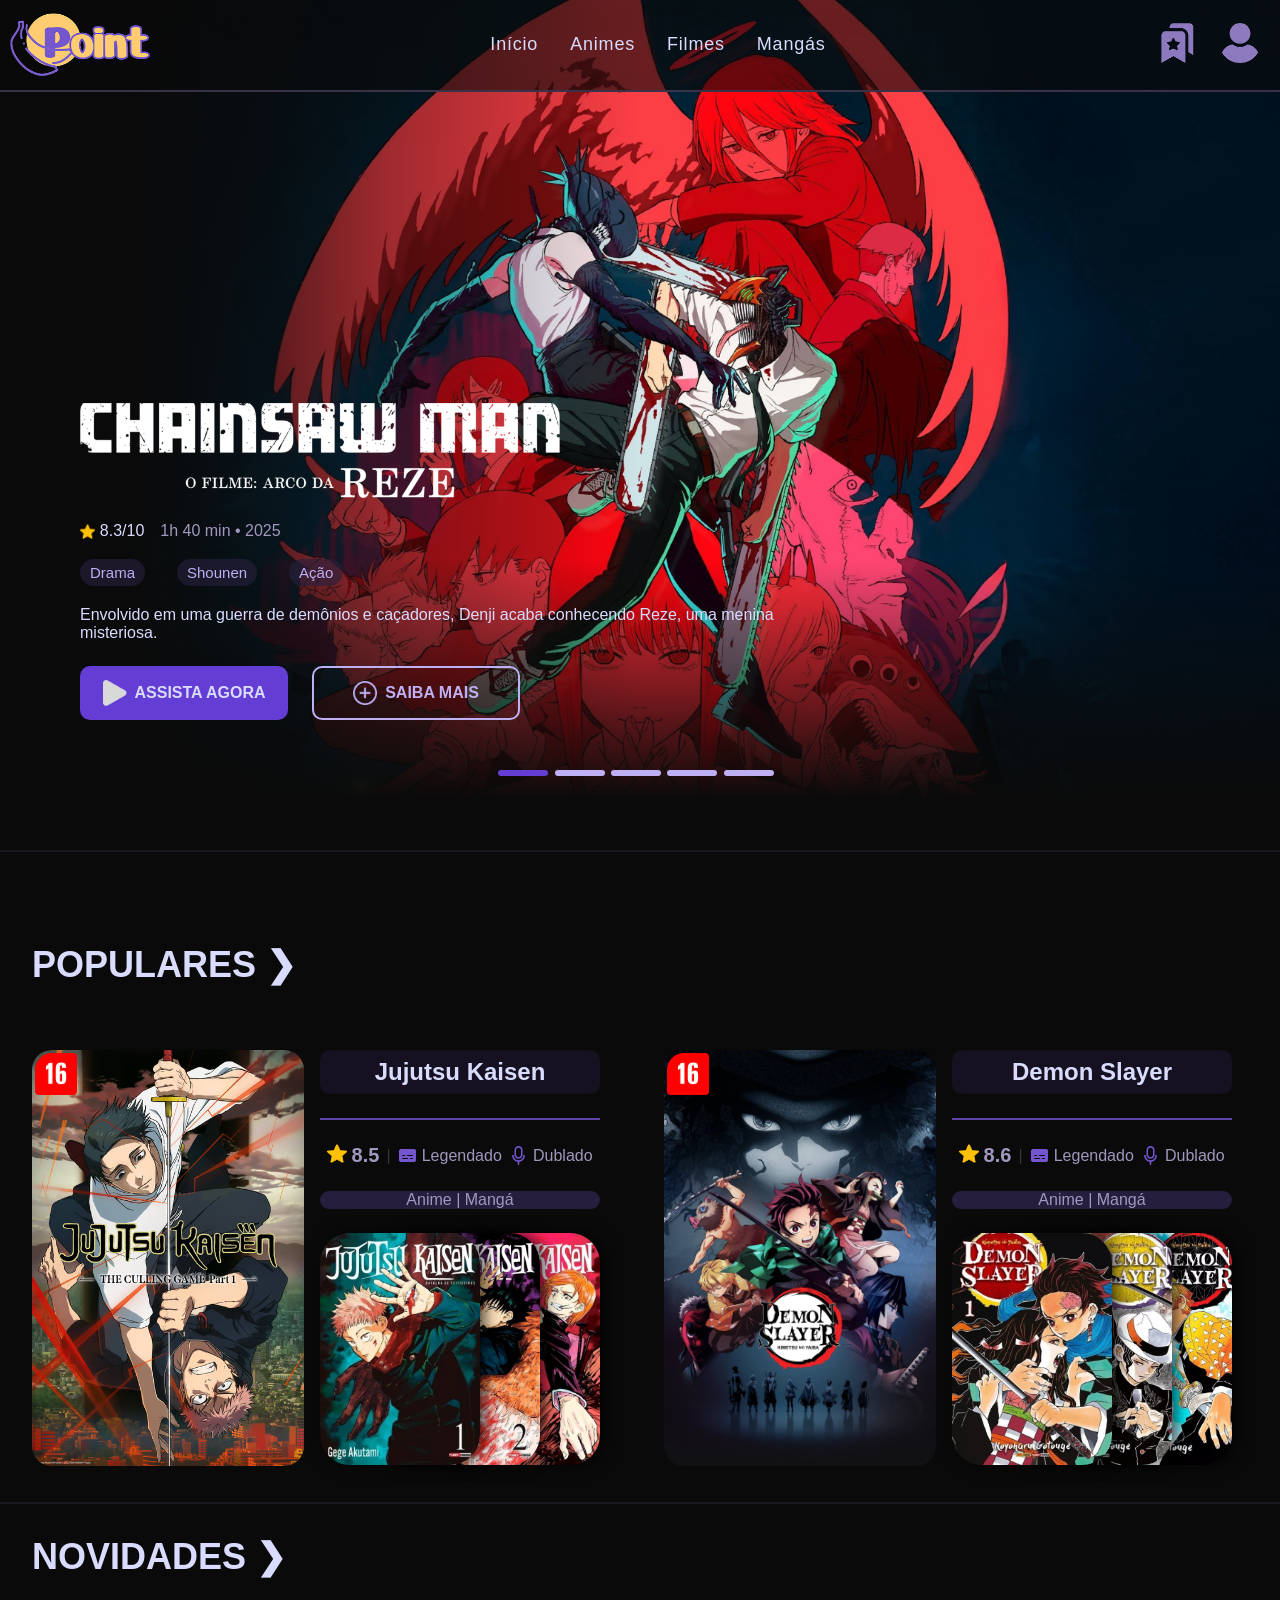
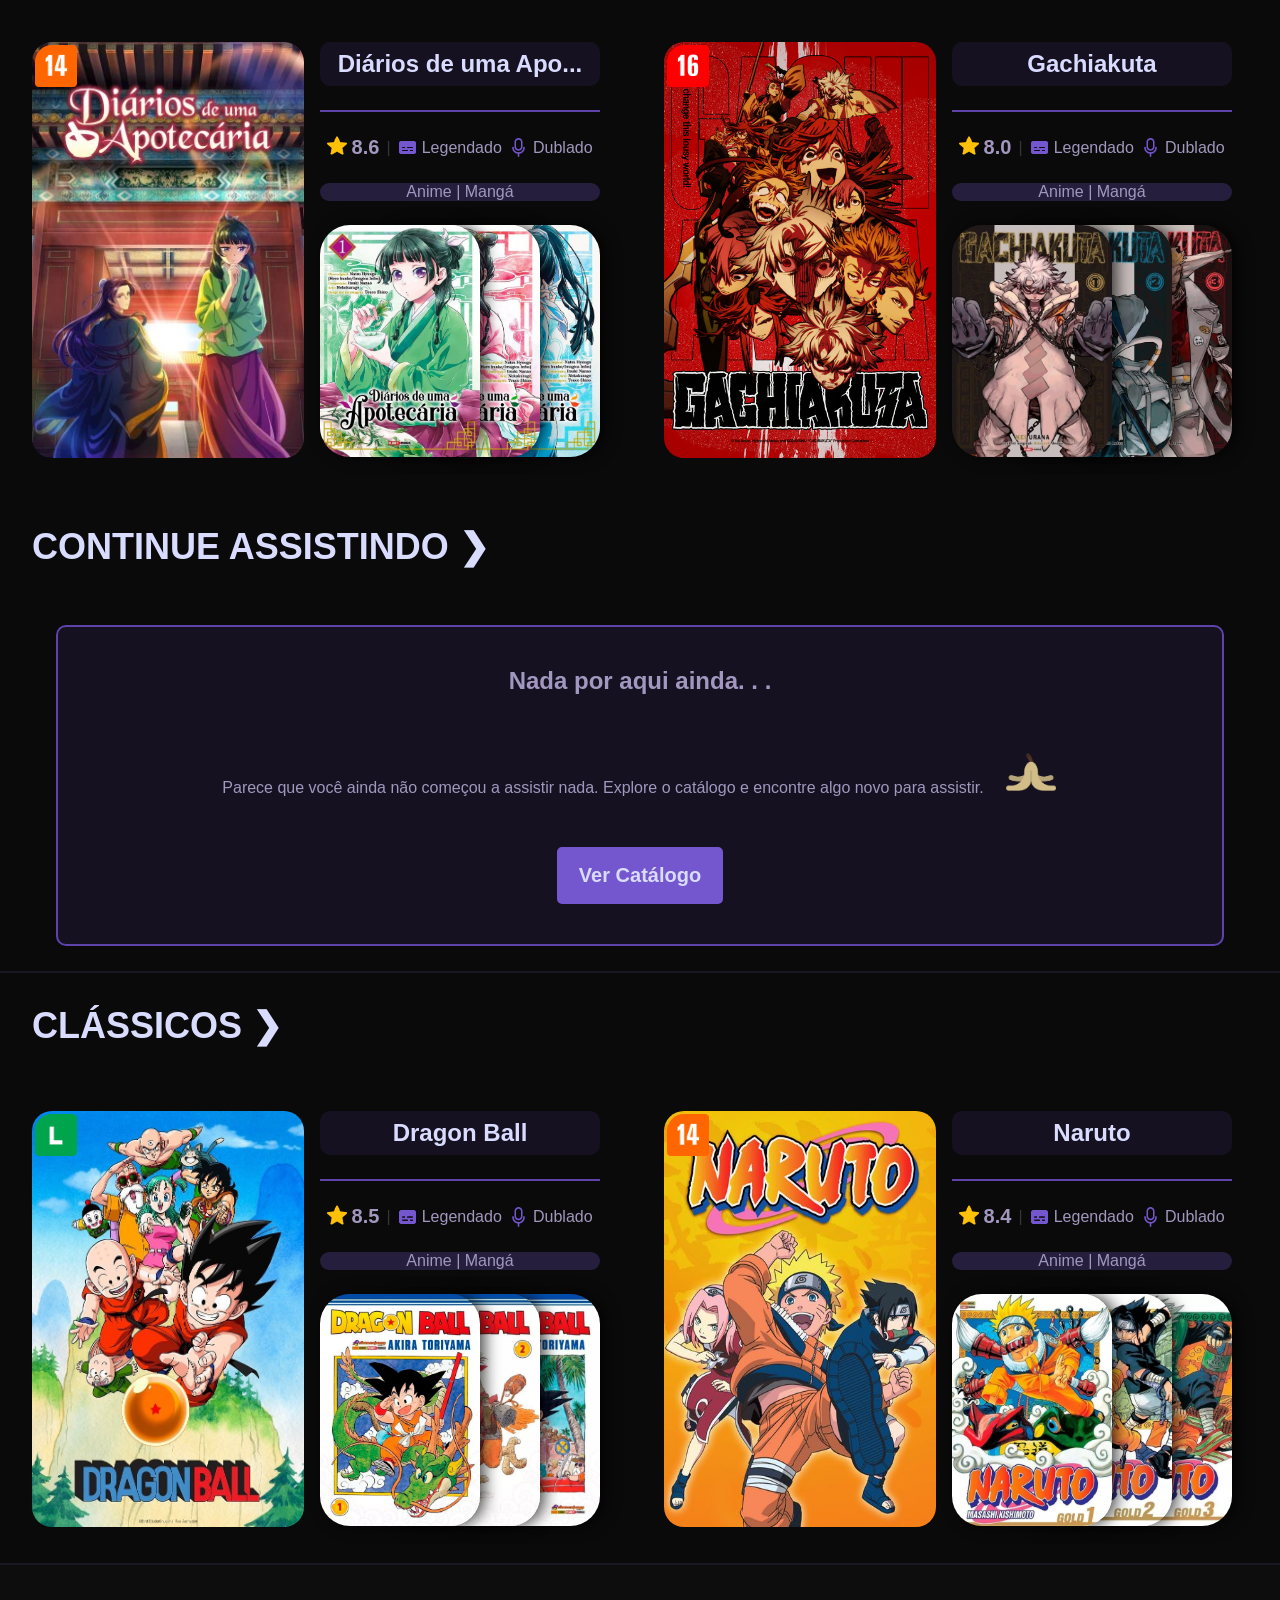
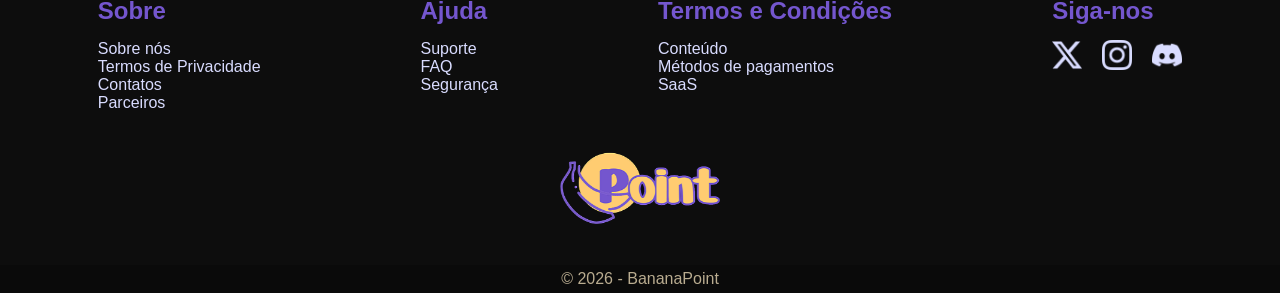
==== commit 96838568: "adiciona paginas de mangas" ====
--- a/public/index.html
+++ b/public/index.html
@@ -10,21 +10,37 @@
     <link rel="stylesheet" href="./assets/secoes.css">
     <link rel="stylesheet" href="./assets/rodape.css">
     <script src="./assets/script.js" defer></script>
-    <title>Bnanana Point | Home </title>
+    <title>Banana Point | Home </title>
     <link rel="shortcut icon" href="./img/BananaPoint.ico" type="image/x-icon">
 </head>
 <body>
     <!--==========================================-->
     <!--=========CABECALHO PRINCIPAL!=============-->
 
+    <!--<li class="item-dropdown">
+        <input type="checkbox" id="dropdown" class="drop-checked">
+        <label for="dropdown" class="drop-botao">Categorias <span>⌵</span></label>
+        <ul class="categorias-conteudo">
+            <li><a href="#">Ação</a></li>
+            <li><a href="#">Comédia</a></li>
+            <li><a href="#">Clássicos</a></li>
+            <li><a href="#">Drama</a></li>
+            <li><a href="#">Fantasia</a></li>
+            <li><a href="#">Ficção Científica</a></li>
+            <li><a href="#">Romance</a></li>
+            <li><a href="#">Shounen</a></li>
+            <li><a href="#">Sobrenatural</a></li>
+            <li><a href="#">Sombrios</a></li>
+        </ul>
+    </li> -->
     <div class="cabecalho-container"> <!--navegacao__container-->
         <a href="./index.html"><img src="./img/BananaPoint.png" alt="Logo Banana Point" class="logo-img"></a>
         <ul class="navegacao"> <!--categorias__cabecalho-->
-            <li class="lista-navegacao"><a href="./index.html">Início</a></li>
-            <li class="lista-navegacao"><a href="#">Animes</a></li>
-            <li class="lista-navegacao"><a href="#">Mangás</a></li>
-            <li class="lista-navegacao"><a href="./categorias.html">Categorias ⌵</a></li>
-        </ul>
+                <li class="lista-navegacao"><a class="link-navegacao" href="./index.html">Início</a></li>
+                <li class="lista-navegacao"><a class="link-navegacao" href="./animes.html">Animes</a></li>
+                <li class="lista-navegacao"><a class="link-navegacao" href="./filmes">Filmes</a></li>
+                <li class="lista-navegacao"><a class="link-navegacao" href="./mangas">Mangás</a></li>
+            </ul>
         <div class="usuario-acoes">
             <a href="#"><img src="./img/icones/icone-favoritos.png" alt="Favoritos"></a>
             <a href="#"><img src="./img/icones/icone-perfil.png" alt="Perfil"></a>
@@ -672,24 +688,6 @@
 
     </main>
 
-
-
-
-
-
-
-
-
-
-
-
-
-
-
-
-
-
-
     <!--==========================================-->
     <!--==========================================-->
     <footer class="rodape-container">
@@ -728,7 +726,6 @@
         <p class="rodape-direitos-reservados"> &copy; 2026 - BananaPoint</p>
     </footer>
 
-
     
 </body>
 </html>
--- a/public/assets/styles.css
+++ b/public/assets/styles.css
@@ -51,3 +51,8 @@
 body{
     background-color: var(--cor-fundo);
 }
+
+
+#incio{
+    display: block;
+}
--- a/public/assets/categorias.css
+++ b/public/assets/categorias.css
@@ -2,4 +2,5 @@
     background-color: var(--cor-fundo);
     height: 110px;
     width: 100%;
-}+}
+
--- a/public/assets/cabecalho.css
+++ b/public/assets/cabecalho.css
@@ -17,7 +17,7 @@
     border-bottom: #3a3249 2px solid;
 }
 .logo-img{
-    width: 13rem;
+    width: 10rem;
     padding: 10px ;
 }
 
@@ -27,17 +27,20 @@
     gap: 1.5rem;
 }
 .usuario-acoes img{
-    width: 3rem;
+    width: 2.5rem;
     
 }
 
 .navegacao{
     display: flex;
+    justify-content: center;
+    align-items: center;
     gap: 2rem;
     list-style: none;
-}
-
-.navegacao a{
+    
+}
+
+.link-navegacao{
     text-decoration: none;
     color: var(--texto-branco);
     letter-spacing: 0.05rem;
@@ -45,6 +48,167 @@
     font-size:18px;
 }
 
-.navegacao a:hover{
+.drop-botao{
+    text-decoration: none;
+    color: var(--texto-branco);
+    letter-spacing: 0.05rem;
+    font-size:18px;
+    transition: 0.3s;
+}
+
+.link-navegacao:hover, .drop-botao:hover, .drop-aberto:hover{
     color: var(--cor-ref-primaria60);
-}+}
+
+
+
+/*===========DROPDOWN CATEGORIAS ================*/
+/*
+
+.item-dropdown{
+    gap: 150px;
+}
+.drop-botao{
+    display: flex;
+}
+
+.drop-checked{
+    display: none;
+}
+
+
+.categorias-conteudo{
+    display: grid;
+    grid-template-rows: repeat(16, max-content);
+    position: absolute;
+    opacity: 0;
+    transform: translateY(50px);
+    list-style: none;
+    background-color: rgba(10, 10, 10, 0.74);
+    backdrop-filter: blur(2.5px);
+    border: var(--cor-ref-primaria30) 2px solid;
+    border-radius: 10px;
+    padding: 10px;
+    
+}
+
+.cabecalho-container li{
+    display: flex;
+    gap: 50px;
+    width: 100%;
+}
+
+.categorias-conteudo a{
+    
+    text-decoration: none;
+    color: var(--cor-ref-primaria60);
+    transition: 0.3s;
+    
+    
+}
+
+.categorias-conteudo a:hover{
+    color: var(--texto-branco);
+}
+
+.categorias-conteudo li:hover{
+    color: var(--texto-branco);
+    background-color: var(--cor-ref-primaria30);
+    border-radius: 5px;
+    
+}
+
+
+.drop-botao span{
+    display: inline-block;
+    transition: 0.3s;
+    margin: 0;
+    font-weight: bolder;
+}
+
+
+
+
+.drop-botao{
+    display: flex;
+    gap: 5px;
+    justify-content: center;
+    align-items: center;
+    z-index: 20;
+    border-radius: 15px;
+    padding: 10px;
+}
+
+.drop-botao span{
+    display: inline-block;
+    transition: 0.3s;
+    margin: 0;
+    font-weight: bolder;
+}
+.item-dropdown {
+    display: flex;
+    position: relative;
+    gap: 150px;
+}
+
+.drop-checked{
+    display: none;
+}
+
+.categorias-conteudo{
+    display: grid;
+    opacity: 0;
+    justify-content: center;
+    align-items: center;
+    
+    z-index: 10;
+    grid-template-columns: repeat(2, max-content);
+    min-width: max-content; 
+    position: absolute;
+    list-style: none;
+    top: 100%;
+    left: 0;
+    line-height: 30px;
+    border-radius: 15px;
+    background-color: var(--cor-cabecalho);
+    border: #52328d67 2px solid;
+    padding: 5px;
+}
+
+
+.categorias-conteudo li{
+    padding: 10px;
+    width: 200px;
+}
+.categorias-conteudo a{
+    
+    display: block;
+    text-decoration: none;
+    color: var(--cor-ref-primaria60);
+    transition: 0.3s;
+    font-weight: bold;
+    padding: 5px 10px 5px 10px;
+}
+
+
+
+.categorias-conteudo a:hover{
+    
+    border-radius: 10px;
+    background-color: #3b255f;
+    color: var(--texto-branco);
+    transform: scale(105%);
+}
+
+
+
+.drop-checked:checked ~ .categorias-conteudo{
+    display: grid;
+    opacity: 1;
+    
+}
+
+.drop-checked:checked ~ .drop-botao span{
+    transform: rotate(180deg);
+}
+*/
--- a/public/assets/secoes.css
+++ b/public/assets/secoes.css
@@ -26,8 +26,7 @@
 
 }
 .classificacao-img{
-    border: var(--cor-ref-primaria50) 2px c;
-    
+    padding: 3px;
     position: absolute;
     width: 3rem;
     height: auto;
@@ -38,6 +37,8 @@
     
 }
 
+
+
 .capa-anime{
     position: relative;
 }
@@ -47,7 +48,6 @@
     height: 26rem;
     border-radius: 20px;
 }
-
 
 .info-obra{
     display: flex;
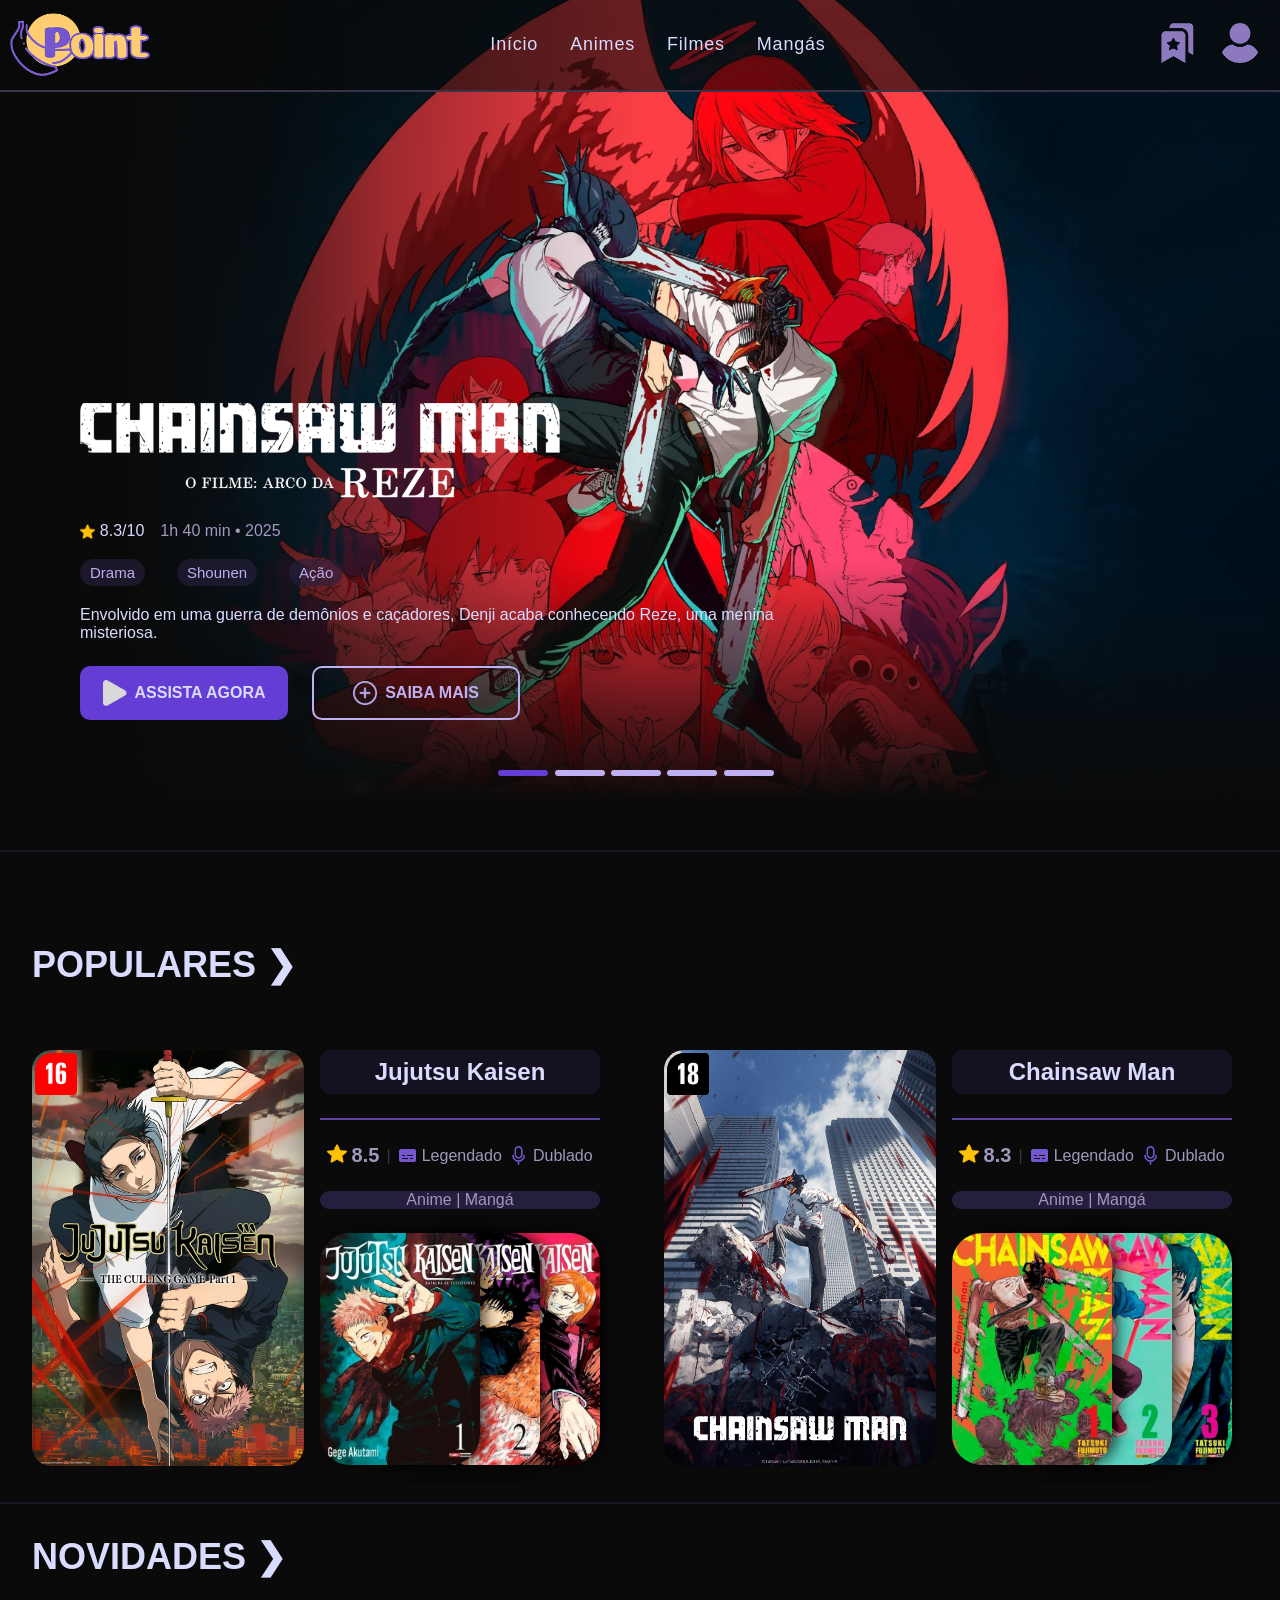
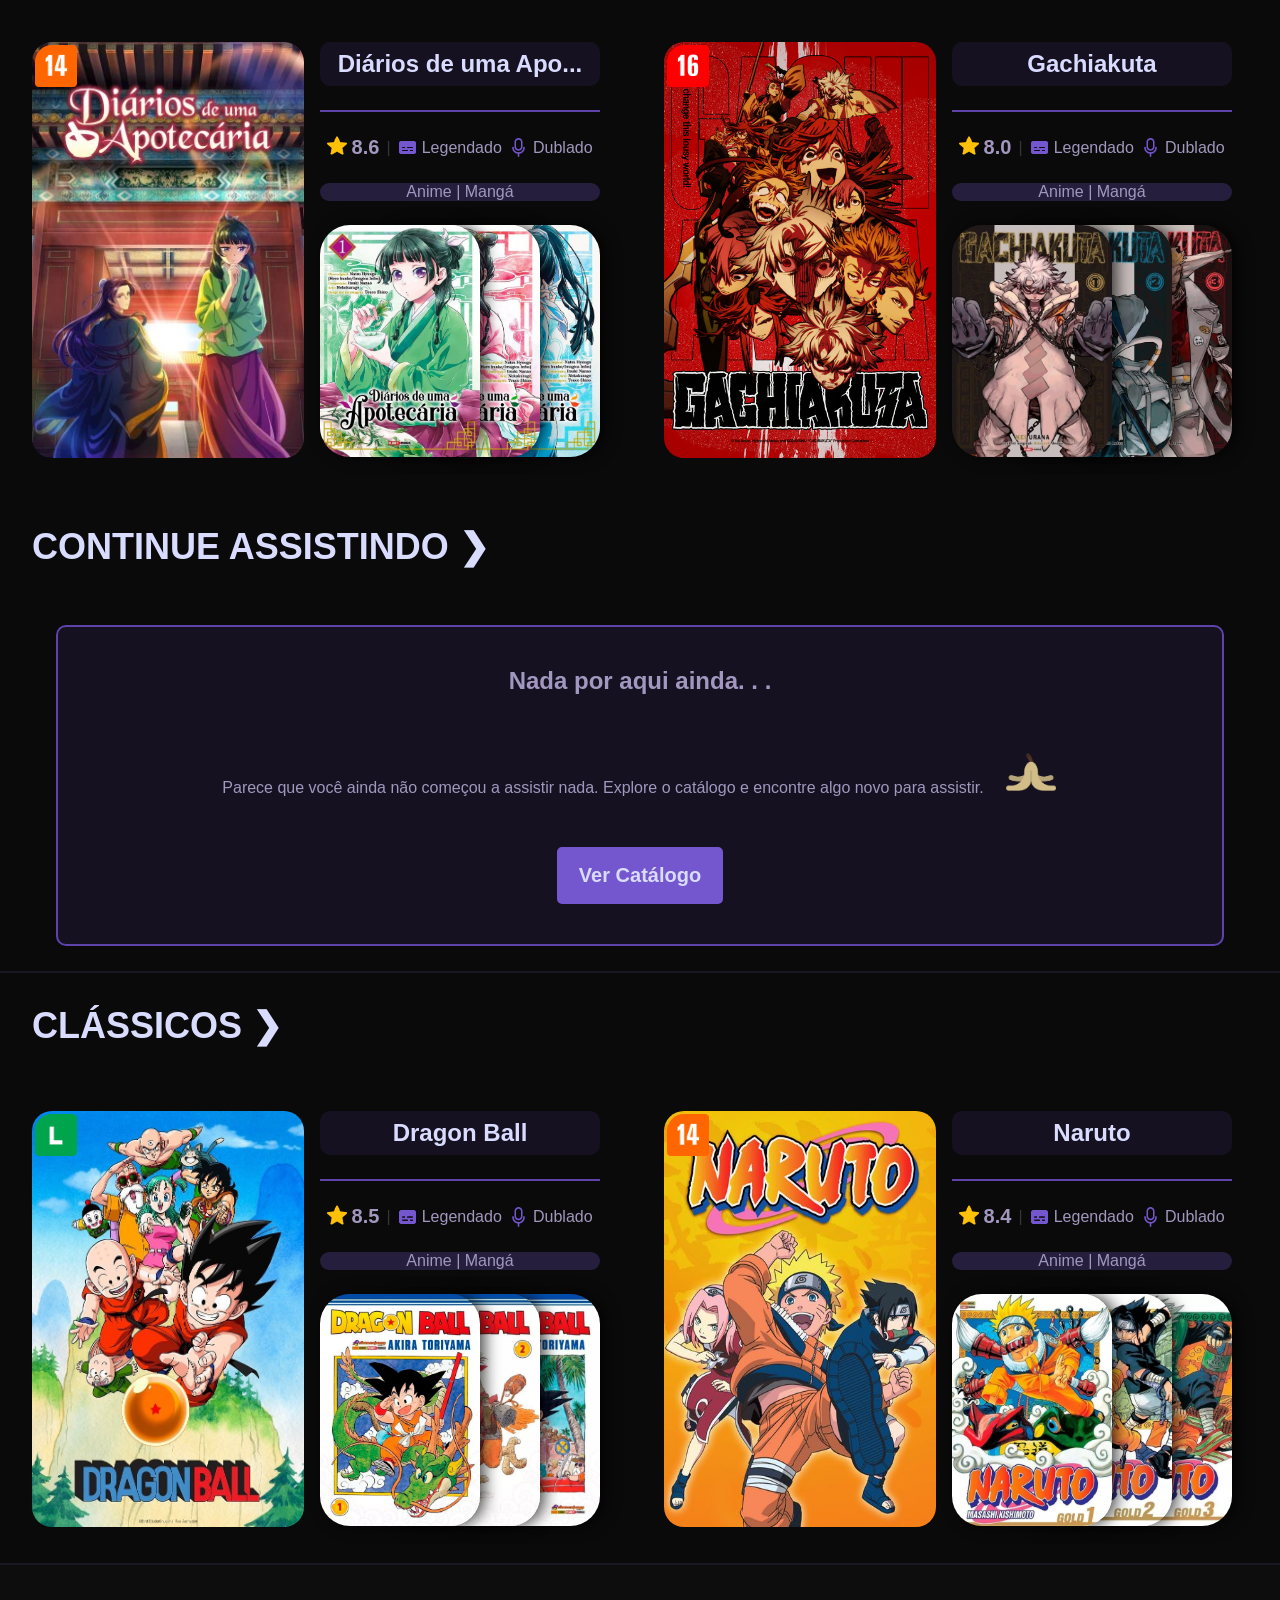
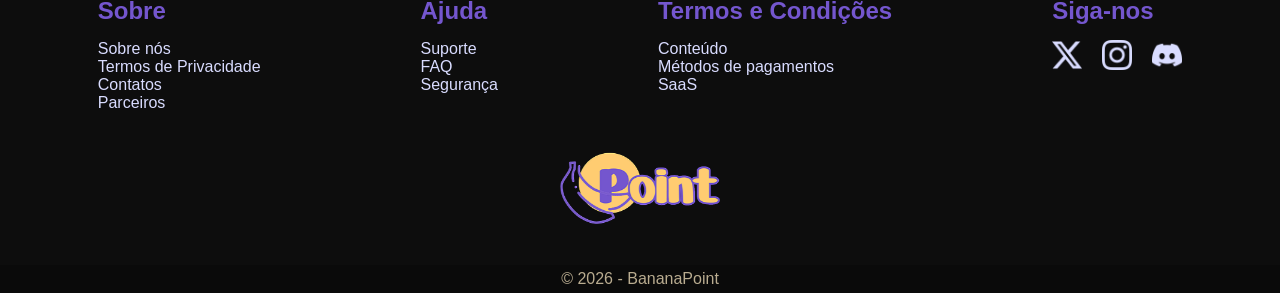
==== commit 5ecdb9b6: "hihihu" ====
--- a/public/index.html
+++ b/public/index.html
@@ -131,7 +131,7 @@
                     <p class="descricao-banner">Yuji engole um dedo amaldiçoado para salvar um amigo e passa a dividir o corpo com Sukuna.</p>
                     <div class="btn-acoes">
                         <a href="./pagina.html" class="btn-assista-agora"><img src="./img/icones/icone-play.png" alt="Assista Agora">ASSISTA AGORA</a>
-                        <a href="#saibamais" class="btn-saiba-mais"><img src="./img/icones/icone-info-roxo-claro.png" alt="Saber Mais">SAIBA MAIS</a>
+                        <a href="./pagina-animes/index.html#jujutsu-kaisen" class="btn-saiba-mais"><img src="./img/icones/icone-info-roxo-claro.png" alt="Saber Mais">SAIBA MAIS</a>
                     </div>
                 </div>
             </div>
@@ -216,7 +216,7 @@
                 <div class="container-obras">
                     <div class="capa-anime">
                         <img src="./img/classificacao/classificacao-16.png" alt="Classificação de 16 anos" class="classificacao-img">
-                        <a href="#"><img src="./img/capas/capas-animes/jujutsu-kaisen.png" alt="Jujutsu Kaisen"></a>
+                        <a href="./pagina-animes/index.html#jujutsu-kaisen"><img src="./img/capas/capas-animes/jujutsu-kaisen.png" alt="Jujutsu Kaisen"></a>
                     </div>
                     <div class="info-obra">
                         <a href="#" class="titulo-anime">
@@ -233,14 +233,40 @@
                             <p>Anime | Mangá</p>
                         </div>
                         <div class="capas-manga">
-                            <a href="#"><img src="./img/capas/capas-manga/jujutsu-kaisen-vol-1.png" alt="Jujutsu Kaisen Volume 1" class="volume-1"></a>
-                            <a href="#"><img src="./img/capas/capas-manga/jujutsu-kaisen-vol-2.png" alt="Jujutsu Kaisen Volume 2" class="volume-2"></a>
-                            <a href="#"><img src="./img/capas/capas-manga/jujutsu-kaisen-vol-3.png" alt="Jujutsu Kaisen Volume 3" class="volume-3"></a>
+                            <a href="./pagina-mangas/index.html#jujutsu-kaisen"><img src="./img/capas/capas-manga/jujutsu-kaisen/jujutsu-kaisen-vol1.png" alt="Jujutsu Kaisen Volume 1" class="volume-1"></a>
+                            <a href="./pagina-mangas/index.html#jujutsu-kaisen"><img src="./img/capas/capas-manga/jujutsu-kaisen/jujutsu-kaisen-vol2.png" alt="Jujutsu Kaisen Volume 2" class="volume-2"></a>
+                            <a href="./pagina-mangas/index.html#jujutsu-kaisen"><img src="./img/capas/capas-manga/jujutsu-kaisen/jujutsu-kaisen-vol3.png" alt="Jujutsu Kaisen Volume 3" class="volume-3"></a>
                         </div>
                     </div>
                 </div>
                 <!--==========================================-->
                 <!--================OBRA 2====================-->
+                <div class="container-obras">
+                    <div class="capa-anime">
+                        <img src="./img/classificacao/classificacao-18.png" alt="Classificação de 18 anos" class="classificacao-img">
+                        <a href="./pagina-animes/index.html#chainsaw-man"><img src="./img/capas/capas-animes/chainsaw-man.png" alt="Chainsaw Man"></a>
+                    </div>
+                    <div class="info-obra">
+                        <a href="#" class="titulo-anime">
+                            <h2>Chainsaw Man</h2>
+                        </a>
+                        <hr color="#5D43AA">
+                        <div class="metadados-obra">
+                            <h2><img src="./img/icones/icone-estrela.png" alt="Avaliação">8.3 </h2>
+                            <p class="divider-metadados">|</p>
+                            <p><img src="./img/icones/icone-legendado.png" alt="Legendado">Legendado</p>
+                            <p><img src="./img/icones/icone-dublado.png" alt="">Dublado</p>
+                        </div>
+                        <div class="tipos-midia">
+                            <p>Anime | Mangá</p>
+                        </div>
+                        <div class="capas-manga">
+                            <a href="./pagina-mangas/index.html#chainsaw-man"><img src="./img/capas/capas-manga/chainsawman/chainsaw-man-vol-1.png" alt="Chainsaw Man Volume 1" class="volume-1"></a>
+                            <a href="./pagina-mangas/index.html#chainsaw-man"><img src="./img/capas/capas-manga/chainsawman/chainsaw-man-vol-2.png" alt="Chainsaw Man Volume 2" class="volume-2"></a>
+                            <a href="./pagina-mangas/index.html#chainsaw-man"><img src="./img/capas/capas-manga/chainsawman/chainsaw-man-vol-3.png" alt="Chainsaw Man Volume 3" class="volume-3"></a>
+                        </div>
+                    </div>
+                </div>
                 <div class="container-obras">
                     <div class="capa-anime">
                         <img src="./img/classificacao/classificacao-16.png" alt="Classificação de 16 anos" class="classificacao-img">
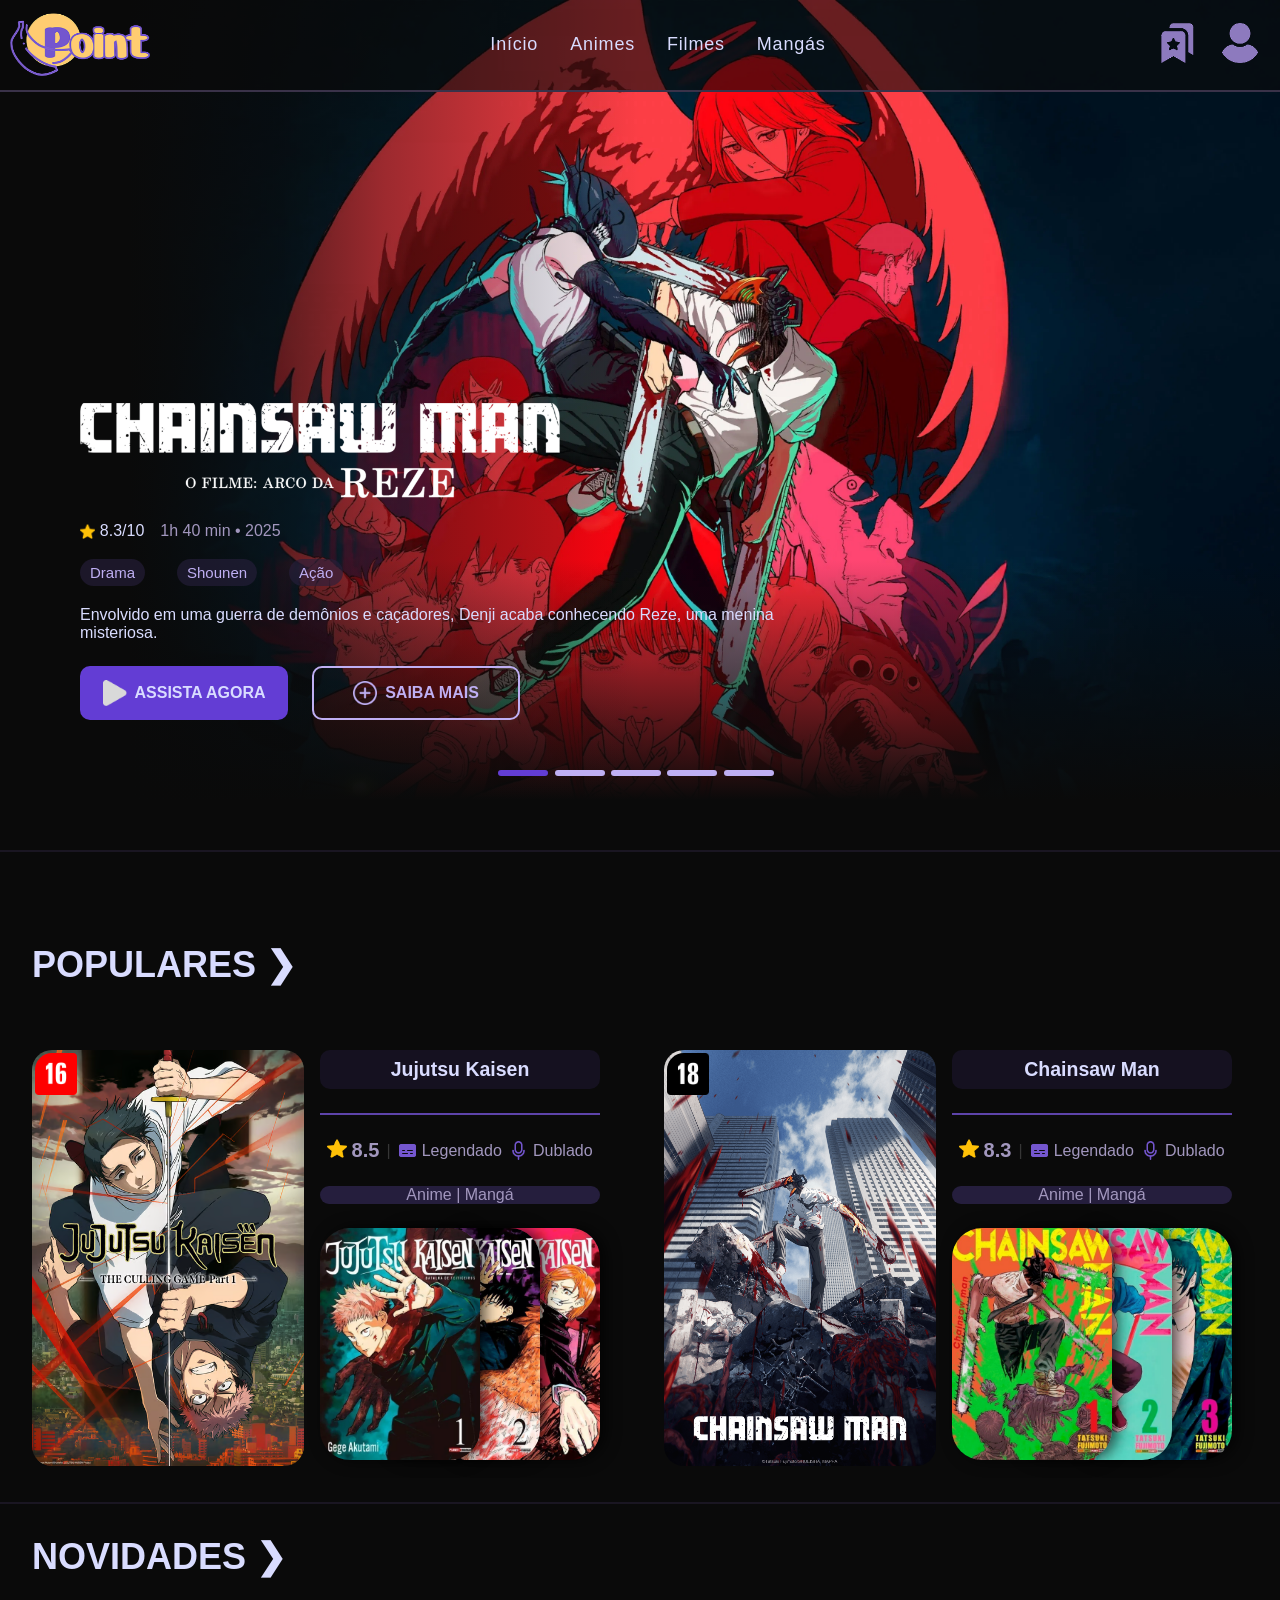
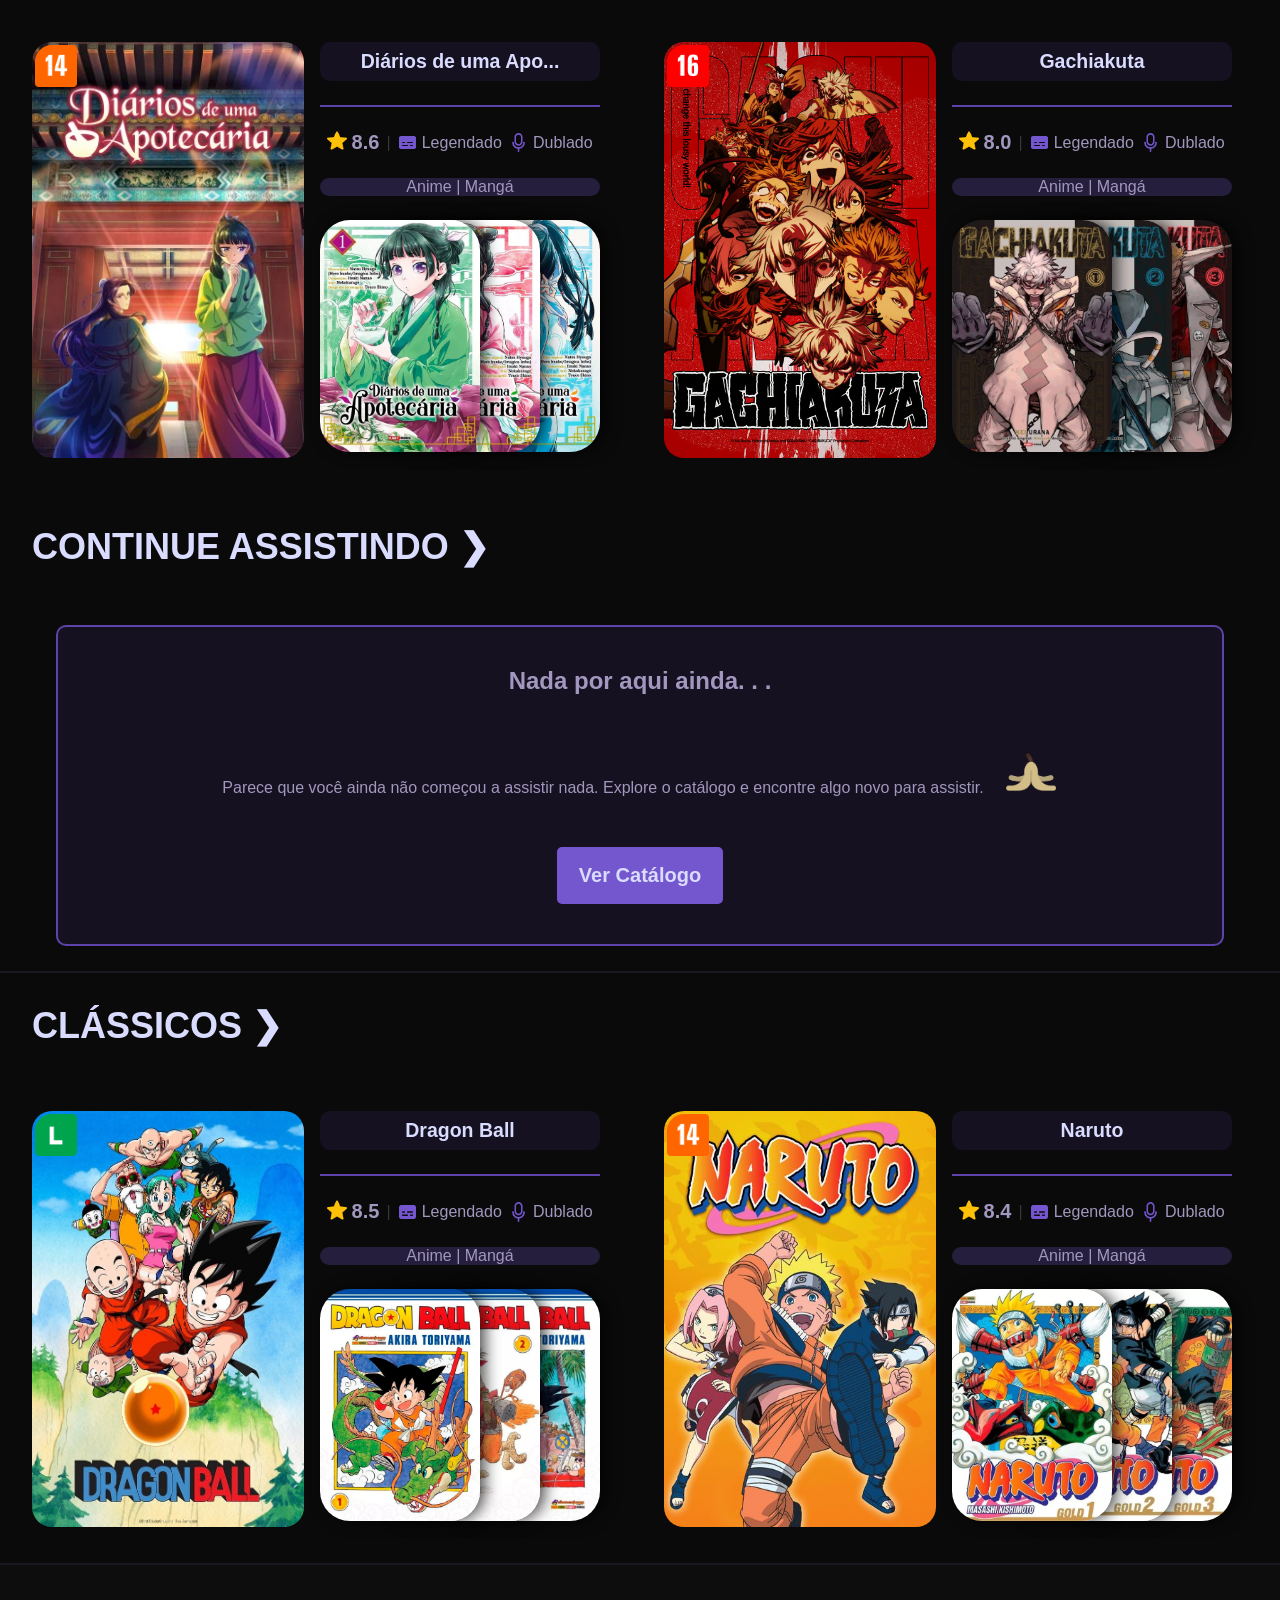
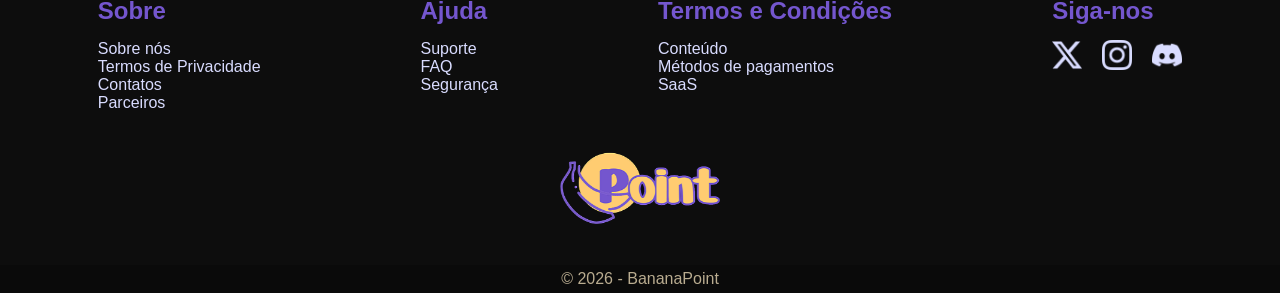
==== commit aade243e: "0p00" ====
--- a/public/index.html
+++ b/public/index.html
@@ -42,8 +42,8 @@
                 <li class="lista-navegacao"><a class="link-navegacao" href="./mangas">Mangás</a></li>
             </ul>
         <div class="usuario-acoes">
-            <a href="#"><img src="./img/icones/icone-favoritos.png" alt="Favoritos"></a>
-            <a href="#"><img src="./img/icones/icone-perfil.png" alt="Perfil"></a>
+            <a href="./favoritos.html" aria-label="Minha Lista"><img src="./img/icones/icone-favoritos.png" alt="Favoritos"></a>
+            <a href="./login.html"><img src="./img/icones/icone-perfil.png" alt="Entrar na conta"></a>
         </div>
     </div>
     <!--==========================================-->
@@ -80,8 +80,8 @@
                     </div>
                     <p class="descricao-banner">Envolvido em uma guerra de demônios e caçadores, Denji acaba conhecendo Reze, uma menina misteriosa.</p>
                     <div class="btn-acoes">
-                        <a href="./pagina-animes/chainsaw-filme.html" class="btn-assista-agora"><img src="./img/icones/icone-play.png" alt="Assista Agora">ASSISTA AGORA</a>
-                        <a href="./pagina-animes/chainsaw-filme.html" class="btn-saiba-mais"><img src="./img/icones/icone-info-roxo-claro.png" alt="Saber Mais">SAIBA MAIS</a>
+                        <a href="./pagina-animes/player.html#rezearc" class="btn-assista-agora"><img src="./img/icones/icone-play.png" alt="Assista Agora">ASSISTA AGORA</a>
+                        <a href="./pagina-animes/filmes.html#chainsaw-man" class="btn-saiba-mais"><img src="./img/icones/icone-info-roxo-claro.png" alt="Saber Mais">SAIBA MAIS</a>
                     </div>
                 </div>
             </div>
@@ -105,7 +105,7 @@
                     <p class="descricao-banner">Demônios massacraram sua família e amaldiçoaram sua irmã. Agora Tanjiro inicia sua jornada para encontrar a cura e se vingar.</p>
                     <div class="btn-acoes">
                         <a href="./pagina.html" class="btn-assista-agora"><img src="./img/icones/icone-play.png" alt="Assista Agora">ASSISTA AGORA</a>
-                        <a href="#saibamais" class="btn-saiba-mais"><img src="./img/icones/icone-info-roxo-claro.png" alt="Saber Mais">SAIBA MAIS</a>
+                        <a href="./pagina-animes/index.html#demon-slayer" class="btn-saiba-mais"><img src="./img/icones/icone-info-roxo-claro.png" alt="Saber Mais">SAIBA MAIS</a>
                     </div>
                 </div>
             </div>
@@ -267,6 +267,33 @@
                         </div>
                     </div>
                 </div>
+                <!--================OBRA 2====================-->
+                <div class="container-obras">
+                    <div class="capa-anime">
+                        <img src="./img/classificacao/classificacao-16.png" alt="Classificação de 16 anos" class="classificacao-img">
+                        <a href="./pagina-animes/index.html#dandadan"><img src="./img/capas/capas-animes/dandadan.png" alt="Dandadan"></a>
+                    </div>
+                    <div class="info-obra">
+                        <a href="#" class="titulo-anime">
+                            <h2>Dandadan</h2>
+                        </a>
+                        <hr color="#5D43AA">
+                        <div class="metadados-obra">
+                            <h2><img src="./img/icones/icone-estrela.png" alt="Avaliação">8.3 </h2>
+                            <p class="divider-metadados">|</p>
+                            <p><img src="./img/icones/icone-legendado.png" alt="Legendado">Legendado</p>
+                            <p><img src="./img/icones/icone-dublado.png" alt="">Dublado</p>
+                        </div>
+                        <div class="tipos-midia">
+                            <p>Anime | Mangá</p>
+                        </div>
+                        <div class="capas-manga">
+                            <a href="./pagina-mangas/index.html#dandadan"><img src="./img/capas/capas-manga/dandadan/dandadan-vol-1.png" alt="Dandadan Volume 1" class="volume-1"></a>
+                            <a href="./pagina-mangas/index.html#dandadan"><img src="./img/capas/capas-manga/dandadan/dandadan-vol-2.png" alt="Dandadan Volume 2" class="volume-2"></a>
+                            <a href="./pagina-mangas/index.html#dandadan"><img src="./img/capas/capas-manga/dandadan/dandadan-vol-3.png" alt="Dandadan Volume 3" class="volume-3"></a>
+                        </div>
+                    </div>
+                </div>
                 <div class="container-obras">
                     <div class="capa-anime">
                         <img src="./img/classificacao/classificacao-16.png" alt="Classificação de 16 anos" class="classificacao-img">
@@ -295,88 +322,7 @@
                 </div>
                 <!--==========================================-->
                 <!--================OBRA 3====================-->
-                <div class="container-obras">
-                    <div class="capa-anime">
-                        <img src="./img/classificacao/classificacao-14.png" alt="Classificação de 14 anos" class="classificacao-img">
-                        <a href="#"><img src="./img/capas/capas-animes/attack-on-titan.png" alt="Attack On Titan"></a>
-                    </div>
-                    <div class="info-obra">
-                        <a href="#" class="titulo-anime">
-                            <h2>Attack On Titan</h2>
-                        </a>
-                        <hr color="#5D43AA">
-                        <div class="metadados-obra">
-                            <h2><img src="./img/icones/icone-estrela.png" alt="Avaliação">9.1 </h2>
-                            <p class="divider-metadados">|</p>
-                            <p><img src="./img/icones/icone-legendado.png" alt="Legendado">Legendado</p>
-                            <p><img src="./img/icones/icone-dublado.png" alt="">Dublado</p>
-                        </div>
-                        <div class="tipos-midia">
-                            <p>Anime | Mangá</p>
-                        </div>
-                        <div class="capas-manga">
-                            <a href="#"><img src="./img/capas/capas-manga/ataque-dos-titas-vol1.png" alt="Ataque dos Titãs  Volume 1" class="volume-1"></a>
-                            <a href="#"><img src="./img/capas/capas-manga/ataque-dos-titas-vol2.png" alt="Ataque dos Titãs Volume 2" class="volume-2"></a>
-                            <a href="#"><img src="./img/capas/capas-manga/ataque-dos-titas-vol3.png" alt="Ataque dos Titãs Volume 3" class="volume-3"></a>
-                        </div>
-                    </div>
-                </div>
-                <!--==========================================-->
-                <!--================OBRA 4====================-->
-                <div class="container-obras">
-                    <div class="capa-anime">
-                        <img src="./img/classificacao/classificacao-14.png" alt="Classificação de 14 anos" class="classificacao-img">
-                        <a href="#"><img src="./img/capas/capas-animes/hunter-x-hunter.png" alt="Hunter x Hunter"></a>
-                    </div>
-                    <div class="info-obra">
-                        <a href="#" class="titulo-anime">
-                            <h2>Hunter x Hunter</h2>
-                        </a>
-                        <hr color="#5D43AA">
-                        <div class="metadados-obra">
-                            <h2><img src="./img/icones/icone-estrela.png" alt="Avaliação">9.0 </h2>
-                            <p class="divider-metadados">|</p>
-                            <p><img src="./img/icones/icone-legendado.png" alt="Legendado">Legendado</p>
-                            <p><img src="./img/icones/icone-dublado.png" alt="">Dublado</p>
-                        </div>
-                        <div class="tipos-midia">
-                            <p>Anime | Mangá</p>
-                        </div>
-                        <div class="capas-manga">
-                            <a href="#"><img src="./img/capas/capas-manga/hunter-x-hunter-vol1.png" alt="Hunter x Hunter Volume 1" class="volume-1"></a>
-                            <a href="#"><img src="./img/capas/capas-manga/hunter-x-hunter-vol2.png" alt="Hunter x Hunter Volume 2" class="volume-2"></a>
-                            <a href="#"><img src="./img/capas/capas-manga/hunter-x-hunter-vol3.png" alt="Hunter x Hunter Volume 3" class="volume-3"></a>
-                        </div>
-                    </div>
-                </div>
-                <!--==========================================-->
-                <!--================OBRA 5====================-->
-                <div class="container-obras">
-                    <div class="capa-anime">
-                        <img src="./img/classificacao/classificacao-16.png" alt="Classificação de 16 anos" class="classificacao-img">
-                        <a href="#"><img src="./img/capas/capas-animes/jujutsu-kaisen.png" alt="Jujutsu Kaisen"></a>
-                    </div>
-                    <div class="info-obra">
-                        <a href="#" class="titulo-anime">
-                            <h2>Jujutsu Kaisen</h2>
-                        </a>
-                        <hr color="#5D43AA">
-                        <div class="metadados-obra">
-                            <h2><img src="./img/icones/icone-estrela.png" alt="Avaliação">8.5 </h2>
-                            <p class="divider-metadados">|</p>
-                            <p><img src="./img/icones/icone-legendado.png" alt="Legendado">Legendado</p>
-                            <p><img src="./img/icones/icone-dublado.png" alt="">Dublado</p>
-                        </div>
-                        <div class="tipos-midia">
-                            <p>Anime | Mangá</p>
-                        </div>
-                        <div class="capas-manga">
-                            <a href="#"><img src="./img/capas/capas-manga/jujutsu-kaisen-vol-1.png" alt="Jujutsu Kaisen Volume 1" class="volume-1"></a>
-                            <a href="#"><img src="./img/capas/capas-manga/jujutsu-kaisen-vol-2.png" alt="Jujutsu Kaisen Volume 2" class="volume-2"></a>
-                            <a href="#"><img src="./img/capas/capas-manga/jujutsu-kaisen-vol-3.png" alt="Jujutsu Kaisen Volume 3" class="volume-3"></a>
-                        </div>
-                    </div>
-                </div>
+                
             <!--==========================================-->
                 
 
@@ -504,32 +450,7 @@
                 </div>
                 <!--==========================================-->
                 <!--================OBRA 5====================-->
-                <div class="container-obras">
-                    <div class="capa-anime">
-                        <img src="./img/classificacao/classificacao-16.png" alt="Classificação de 16 anos" class="classificacao-img">
-                        <a href="#"><img src="./img/capas/capas-animes/jujutsu-kaisen.png" alt="Jujutsu Kaisen"></a>
-                    </div>
-                    <div class="info-obra">
-                        <a href="#" class="titulo-anime">
-                            <h2>Jujutsu Kaisen</h2>
-                        </a>
-                        <hr color="#5D43AA">
-                        <div class="metadados-obra">
-                            <h2><img src="./img/icones/icone-estrela.png" alt="Avaliação">8.5 </h2>
-                            <p class="divider-metadados">|</p>
-                            <p><img src="./img/icones/icone-legendado.png" alt="Legendado">Legendado</p>
-                            <p><img src="./img/icones/icone-dublado.png" alt="">Dublado</p>
-                        </div>
-                        <div class="tipos-midia">
-                            <p>Anime | Mangá</p>
-                        </div>
-                        <div class="capas-manga">
-                            <a href="#"><img src="./img/capas/capas-manga/jujutsu-kaisen-vol-1.png" alt="Jujutsu Kaisen Volume 1" class="volume-1"></a>
-                            <a href="#"><img src="./img/capas/capas-manga/jujutsu-kaisen-vol-2.png" alt="Jujutsu Kaisen Volume 2" class="volume-2"></a>
-                            <a href="#"><img src="./img/capas/capas-manga/jujutsu-kaisen-vol-3.png" alt="Jujutsu Kaisen Volume 3" class="volume-3"></a>
-                        </div>
-                    </div>
-                </div>
+                
             <!--==========================================-->
                 
 
@@ -677,32 +598,7 @@
                 </div>
                 <!--==========================================-->
                 <!--================OBRA 5====================-->
-                <div class="container-obras">
-                    <div class="capa-anime">
-                        <img src="./img/classificacao/classificacao-16.png" alt="Classificação de 16 anos" class="classificacao-img">
-                        <a href="#"><img src="./img/capas/capas-animes/jujutsu-kaisen.png" alt="Jujutsu Kaisen"></a>
-                    </div>
-                    <div class="info-obra">
-                        <a href="#" class="titulo-anime">
-                            <h2>Jujutsu Kaisen</h2>
-                        </a>
-                        <hr color="#5D43AA">
-                        <div class="metadados-obra">
-                            <h2><img src="./img/icones/icone-estrela.png" alt="Avaliação">8.5 </h2>
-                            <p class="divider-metadados">|</p>
-                            <p><img src="./img/icones/icone-legendado.png" alt="Legendado">Legendado</p>
-                            <p><img src="./img/icones/icone-dublado.png" alt="">Dublado</p>
-                        </div>
-                        <div class="tipos-midia">
-                            <p>Anime | Mangá</p>
-                        </div>
-                        <div class="capas-manga">
-                            <a href="#"><img src="./img/capas/capas-manga/jujutsu-kaisen-vol-1.png" alt="Jujutsu Kaisen Volume 1" class="volume-1"></a>
-                            <a href="#"><img src="./img/capas/capas-manga/jujutsu-kaisen-vol-2.png" alt="Jujutsu Kaisen Volume 2" class="volume-2"></a>
-                            <a href="#"><img src="./img/capas/capas-manga/jujutsu-kaisen-vol-3.png" alt="Jujutsu Kaisen Volume 3" class="volume-3"></a>
-                        </div>
-                    </div>
-                </div>
+                
             <!--==========================================-->
                 
 
--- a/public/assets/styles.css
+++ b/public/assets/styles.css
@@ -1,8 +1,15 @@
+/* Oculta a barra de rolagem no Chrome, Safari, Edge e navegadores baseados em WebKit */
+html::-webkit-scrollbar {
+  display: none;
+}
+
+
 *{
     margin: 0;
     padding: 0;
     box-sizing: border-box;
     font-family: 'poppins', sans-serif;
+    
 }
 /*============================================*/
 /*==========DEFININDO AS 'RAIZES'=============*/
@@ -50,6 +57,7 @@
 
 body{
     background-color: var(--cor-fundo);
+   
 }
 
 
--- a/public/assets/secoes.css
+++ b/public/assets/secoes.css
@@ -2,6 +2,7 @@
     display: flex;
     padding: 2rem;
     gap: 1rem;
+    
     
 }
 .obras-categorias{
@@ -63,6 +64,7 @@
     background-color: var(--cor-ref-primaria5);
     border-radius: 10px;
     padding: 0.5rem;
+    font-size: 13px;
     
 }
 
